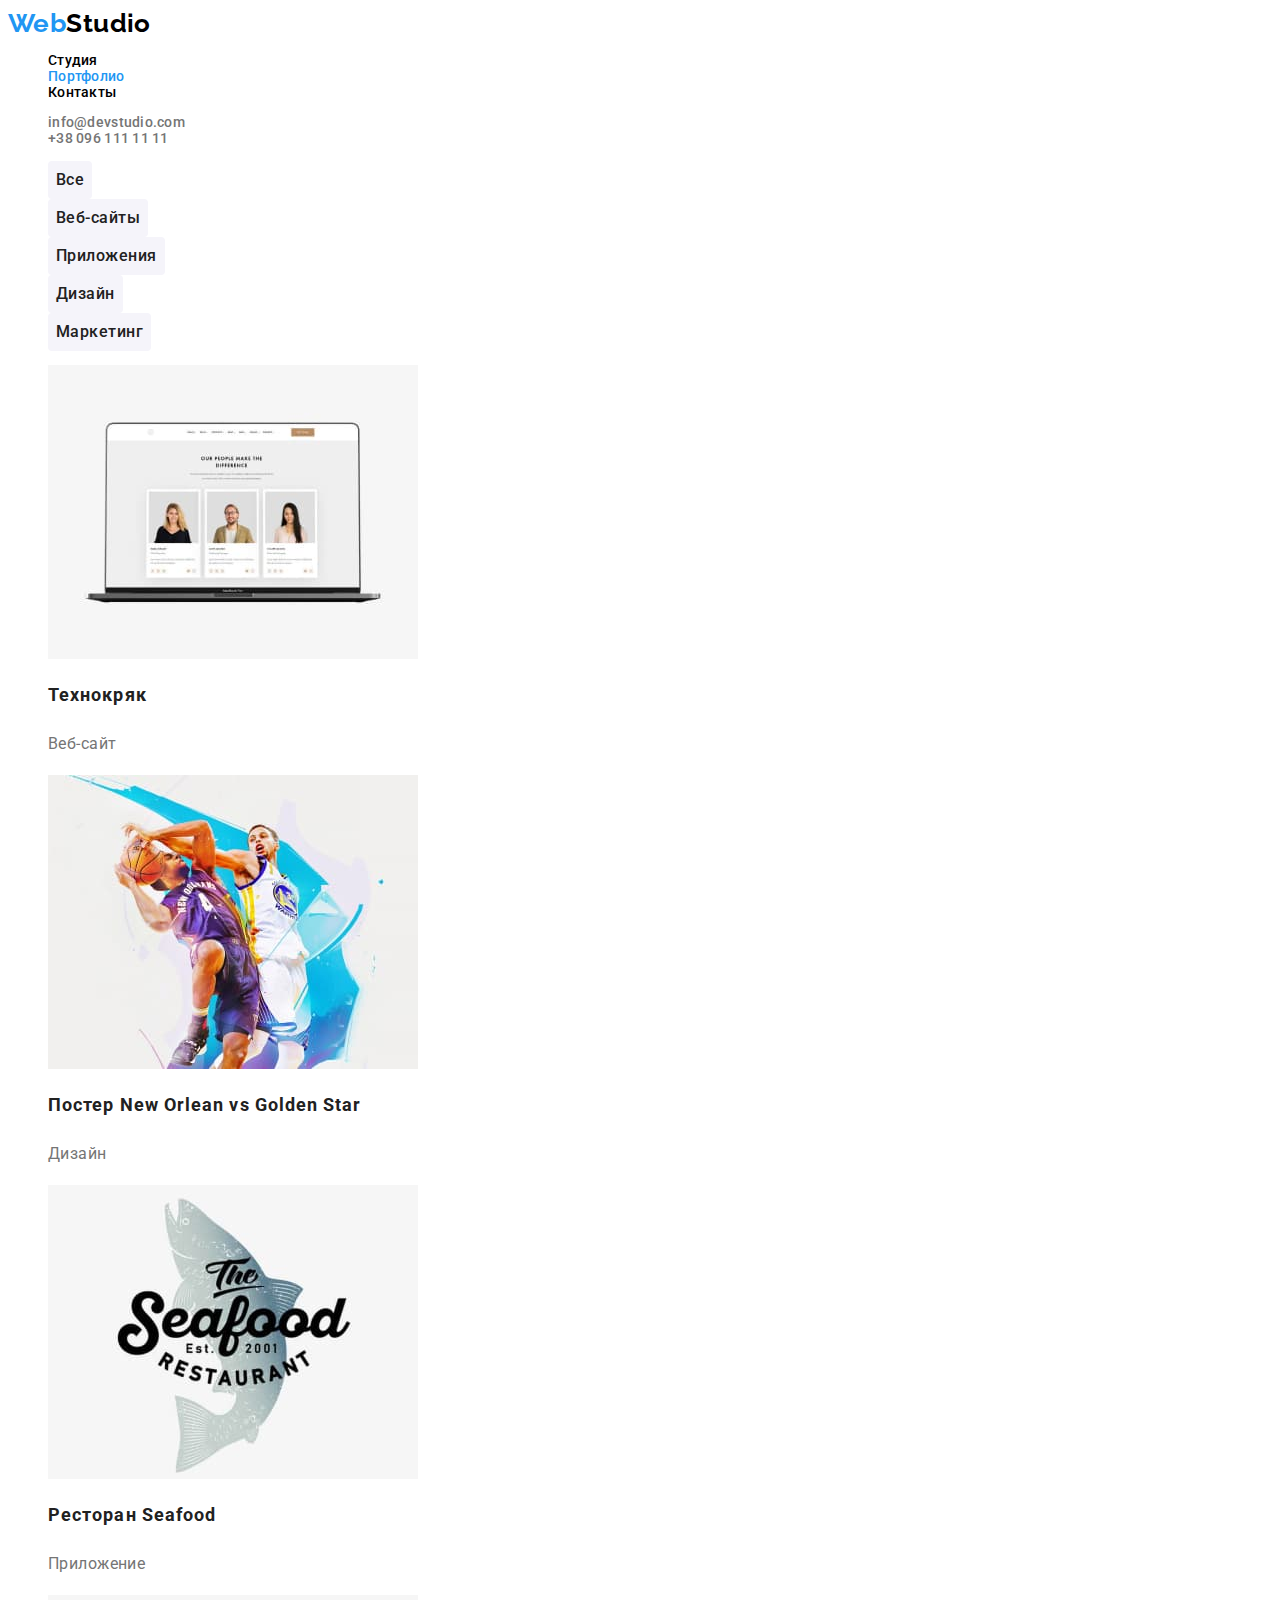
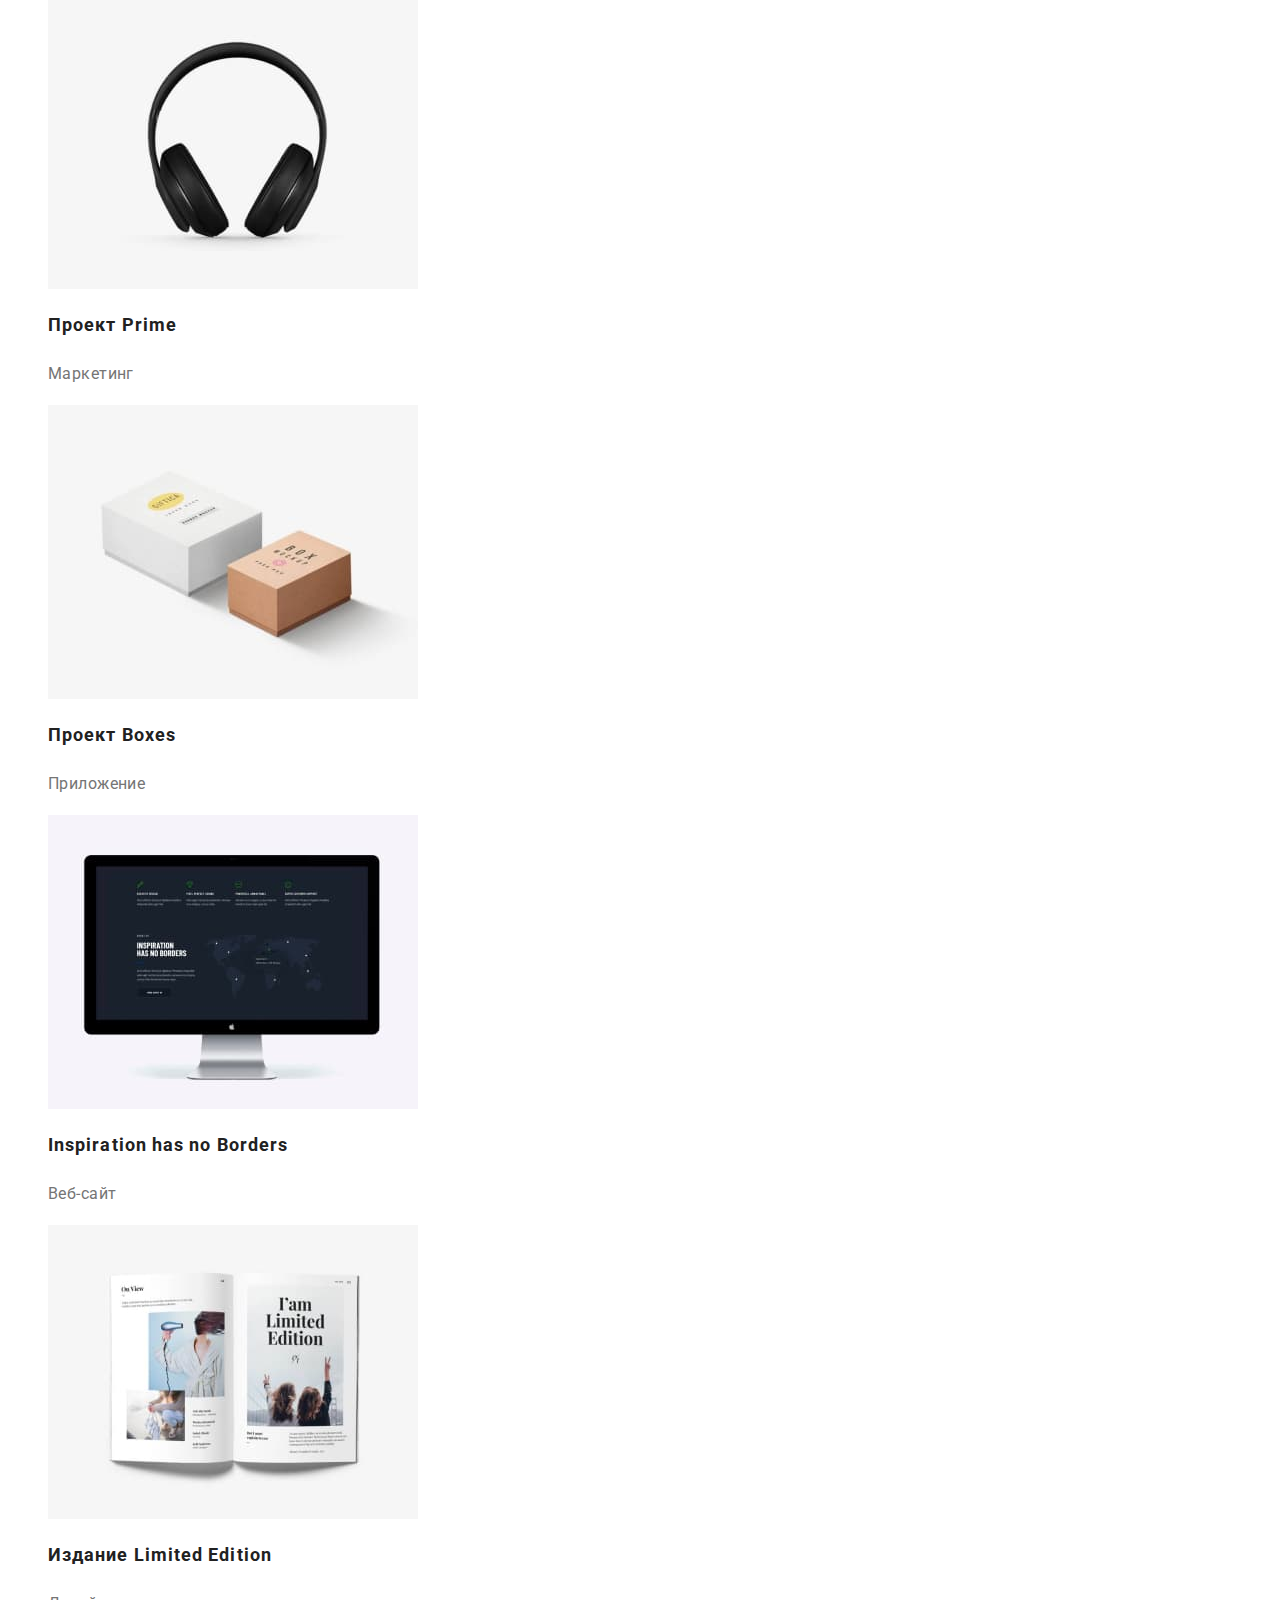
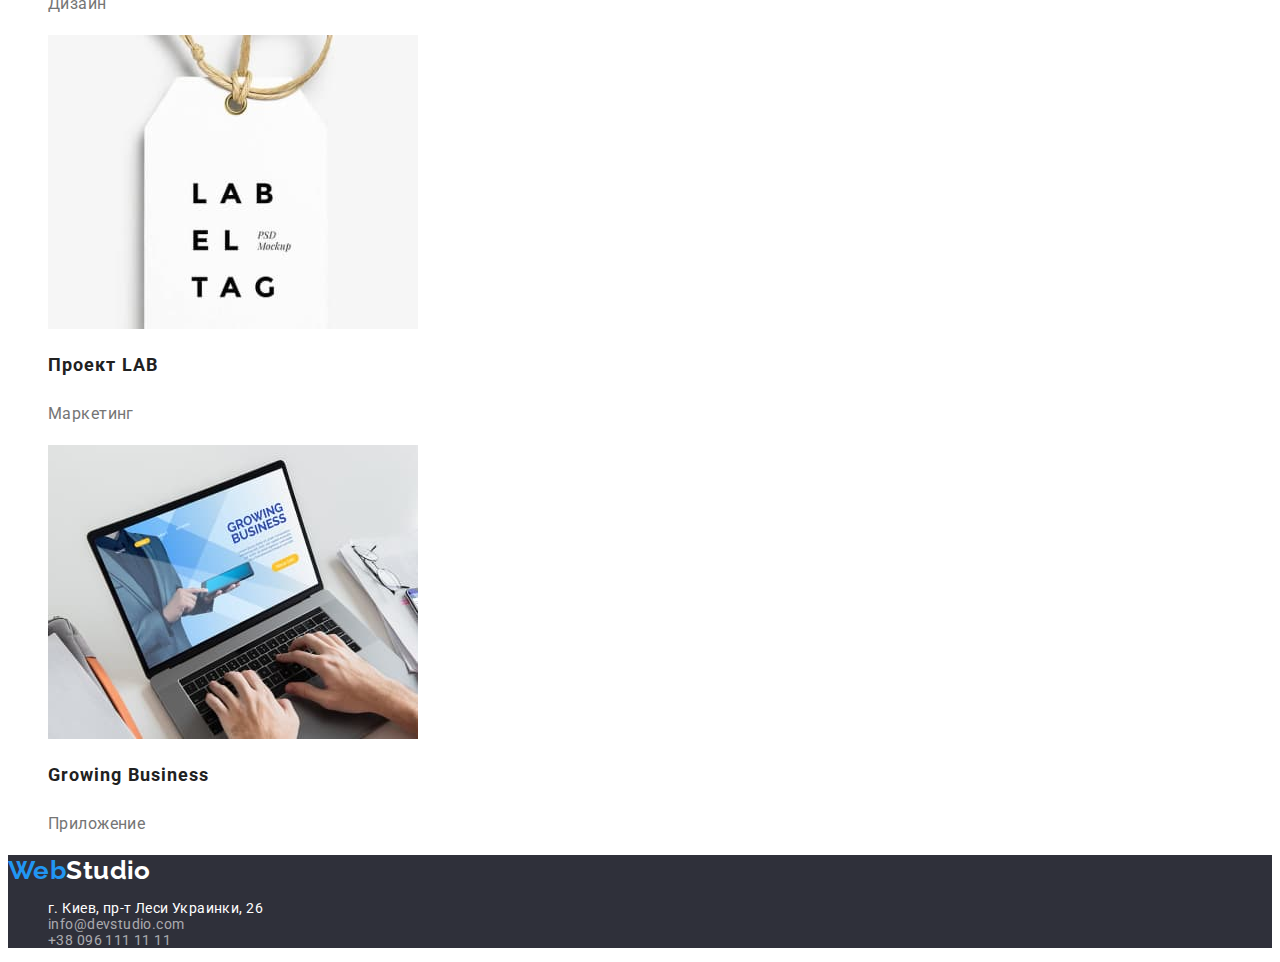
==== portfolio.html @ 8543e552 "adds hw-2" ====
<!DOCTYPE html>
<html lang="ru">
	<head>
		<meta charset="UTF-8" />
		<meta http-equiv="X-UA-Compatible" content="IE=edge" />
		<meta name="viewport" content="width=device-width, initial-scale=1.0" />
		<link rel="stylesheet" href="./css/styles.css" />

		<link rel="preconnect" href="https://fonts.googleapis.com" />
		<link rel="preconnect" href="https://fonts.gstatic.com" crossorigin />
		<link
			href="https://fonts.googleapis.com/css2?family=Raleway:wght@700&family=Roboto:wght@400;500;700;900&display=swap"
			rel="stylesheet"
		/>

		<title>Portfolio</title>
	</head>

	<body>
		<!--navigation-->
		<header>
			<nav>
				<!-- prettier-ignore -->
				<a href="./index.html" class="link" rel="noopener noreferrer nofolow">
					<span class="logo">Web</span><span class="logo top">Studio</span>
				</a>
				<ul class="site-nav list">
					<li>
						<a href="./index.html" class="link" target="_self" rel="noopener noreferrer nofolow">Студия</a>
					</li>
					<li>
						<a href="./portfolio.html" class="current link" target="_self" rel="noopener noreferrer nofolow">
							Портфолио
						</a>
					</li>
					<li>
						<a href="" class="link" target="_self" rel="noopener noreferrer nofolow">Контакты</a>
					</li>
				</ul>
			</nav>

			<ul class="contact-nav list">
				<li>
					<a href="mailto:info@devstudio.com" class="link">info@devstudio.com</a>
				</li>
				<li>
					<a href="tel:+380961111111" class="link">+38 096 111 11 11</a>
				</li>
			</ul>
		</header>

		<main>
			<section>
				<!--Основной заголовок текущей страницы-->
				<h1 class="hidden">Наши работы</h1>
				<!--filter-->
				<ul class="list">
					<li><button type="button" class="button filter">Все</button></li>
					<li><button type="button" class="button filter">Веб-сайты</button></li>
					<li><button type="button" class="button filter">Приложения</button></li>
					<li><button type="button" class="button filter">Дизайн</button></li>
					<li><button type="button" class="button filter">Маркетинг</button></li>
				</ul>

				<!--result-->
				<ul class="list">
					<li>
						<a href=""><img src="./images/img-21.jpg" alt="" width="370" height="294" /></a>
						<h2 class="result-title">Технокряк</h2>
						<p class="result-text">Веб-сайт</p>
					</li>
					<li>
						<a href=""><img src="./images/img-22.jpg" alt="" width="370" height="294" /></a>
						<h2 class="result-title">Постер New Orlean vs Golden Star</h2>
						<p class="result-text">Дизайн</p>
					</li>
					<li>
						<a href=""><img src="./images/img-23.jpg" alt="" width="370" height="294" /></a>
						<h2 class="result-title">Ресторан Seafood</h2>
						<p class="result-text">Приложение</p>
					</li>
					<li>
						<a href=""><img src="./images/img-24.jpg" alt="" width="370" height="294" /></a>
						<h2 class="result-title">Проект Prime</h2>
						<p class="result-text">Маркетинг</p>
					</li>
					<li>
						<a href=""><img src="./images/img-25.jpg" alt="" width="370" height="294" /></a>
						<h2 class="result-title">Проект Boxes</h2>
						<p class="result-text">Приложение</p>
					</li>
					<li>
						<a href=""><img src="./images/img-26.jpg" alt="" width="370" height="294" /></a>
						<h2 class="result-title">Inspiration has no Borders</h2>
						<p class="result-text">Веб-сайт</p>
					</li>
					<li>
						<a href=""><img src="./images/img-27.jpg" alt="" width="370" height="294" /></a>
						<h2 class="result-title">Издание Limited Edition</h2>
						<p class="result-text">Дизайн</p>
					</li>
					<li>
						<a href=""><img src="./images/img-28.jpg" alt="" width="370" height="294" /></a>
						<h2 class="result-title">Проект LAB</h2>
						<p class="result-text">Маркетинг</p>
					</li>
					<li>
						<a href=""><img src="./images/img-29.jpg" alt="" width="370" height="294" /></a>
						<h2 class="result-title">Growing Business</h2>
						<p class="result-text">Приложение</p>
					</li>
				</ul>
			</section>
		</main>

		<!--footer-->
		<div class="page-footer">
			<footer>
				<!-- prettier-ignore -->
				<a href="./index.html" class="link" rel="noopener noreferrer nofolow">
					<span class="logo">Web</span><span class="logo bot">Studio</span>
			</a>
				<address>
					<ul class="list">
						<li>
							<a href="" class="link">г. Киев, пр-т Леси Украинки, 26</a>
						</li>
						<li>
							<a href="mailto:info@devstudio.com" class="adr link">info@devstudio.com</a>
						</li>
						<li>
							<a href="tel:+380961111111" class="adr link">+38 096 111 11 11</a>
						</li>
					</ul>
				</address>
			</footer>
		</div>
	</body>
</html>
---- css/styles.css ----
:root {
	/* bc - brand color */
	--bc-blue: #2196f3;
	--bc-black: #000000;
	--bc-light-black: #212121;
	--bc-gray: #757575;
	--bc-white: #ffffff;
	--bc-background: #2f303a;
	--bc-light_backgroung: #f5f4fa;

	--bc-semi-white: rgb(255 255 255 / 0.6);
}

body {
	color: var(--bc-gray);
	background-color: var(--bc-white);
	font-family: Roboto, sans-serif;
	font-size: 14px;
	letter-spacing: 0.03em;
}

.link {
	text-decoration: none;
}

.list {
	list-style: none;
}

.site-nav .link.current {
	color: var(--bc-blue);
}

.button {
	border-radius: 4px;
	border-color: transparent;
	font-family: inherit;
	cursor: pointer;
}

.hidden {
	position: absolute;
	white-space: nowrap;
	width: 1px;
	height: 1px;
	overflow: hidden;
	border: 0;
	padding: 0;
	clip: rect(0 0 0 0);
	clip-path: inset(50%);
	margin: -1px;
}

/* logo customize */
.logo {
	color: var(--bc-blue);
	font-family: "Raleway";
	font-weight: 700;
	font-size: 26px;
	line-height: 1.19;
}
.logo.top {
	color: var(--bc-black);
}
.logo.bot {
	color: var(--bc-white);
}

/* ---------- WebStudio ---------- */

/* navigation */
.site-nav,
.contact-nav {
	color: var(--bc-light-black);
	font-weight: 500;
	font-size: 14px;
	line-height: 1.14;
	letter-spacing: 0.02em;
}
.site-nav .link {
	color: var(--bc-black);
}
.contact-nav .link {
	color: var(--bc-gray);
}
.link:hover,
.link:focus {
	color: var(--bc-blue);
}

/* hero */
.hero-rect {
	background-color: var(--bc-background);
}

.hero-title {
	color: var(--bc-white);
	font-weight: 900;
	font-size: 44px;
	line-height: 1.36;
	text-align: center;
	letter-spacing: 0.06em;
	text-transform: uppercase;
}

.button.hero {
	color: var(--bc-white);
	background-color: var(--bc-blue);
	font-weight: 700;
	font-size: 16px;
	line-height: 1.88;
	/* display: flex;
	align-items: center; */
	text-align: center;
	letter-spacing: 0.06em;
	width: 200px;
	height: 50px;
}

.hero:hover,
.hero:focus {
	color: var(--bc-blue);
	background-color: var(--bc-white);
	border-color: transparent;
}

/* features */
.features-title {
	color: var(--bc-black);
	font-weight: 700;
	font-size: 14px;
	line-height: 1.14;
	text-transform: uppercase;
}
.features-text {
	font-size: 14px;
	line-height: 1.71;
}

/* what_are_we_doing */
.section-title {
	color: var(--bc-light-black);
	font-weight: 700;
	font-size: 36px;
	line-height: 1.17;
	text-align: center;
}

/* our_team */
.team {
	background-color: var(--bc-light_backgroung);
}
.team .list {
	background-color: var(--bc-white);
}
.card-title {
	color: var(--bc-light-black);
	font-weight: 500;
	font-size: 16px;
	line-height: 1.19;
	text-align: center;
}
.card-descr {
	font-size: 16px;
	line-height: 1.19;
	text-align: center;
}

/* footer */
.page-footer {
	background-color: var(--bc-background);
}

.page-footer .link {
	color: var(--bc-white);
	font-style: normal;
}

.adr.link {
	color: var(--bc-semi-white);
}

.page-footer .link:hover,
.page-footer .link:focus {
	color: var(--bc-blue);
}

/* ---------- Portfolio ---------- */

/* filter */
.button.filter {
	color: var(--bc-light-black);
	background-color: var(--bc-light_backgroung);
	font-weight: 500;
	font-size: 16px;
	line-height: 1.625;
	text-align: center;
	letter-spacing: 0.03em;
	height: 38px;
}

/* пока смена фона черех hover */
.filter:hover,
.filter:focus {
	color: var(--bc-white);
	background-color: var(--bc-blue);
}

/* result */
.result-title {
	color: var(--bc-light-black);
	font-weight: 700;
	font-size: 18px;
	line-height: 2;
	letter-spacing: 0.06em;
}

.result-text {
	color: var(--bc-gray);
	font-size: 16px;
	line-height: 1.88;
}
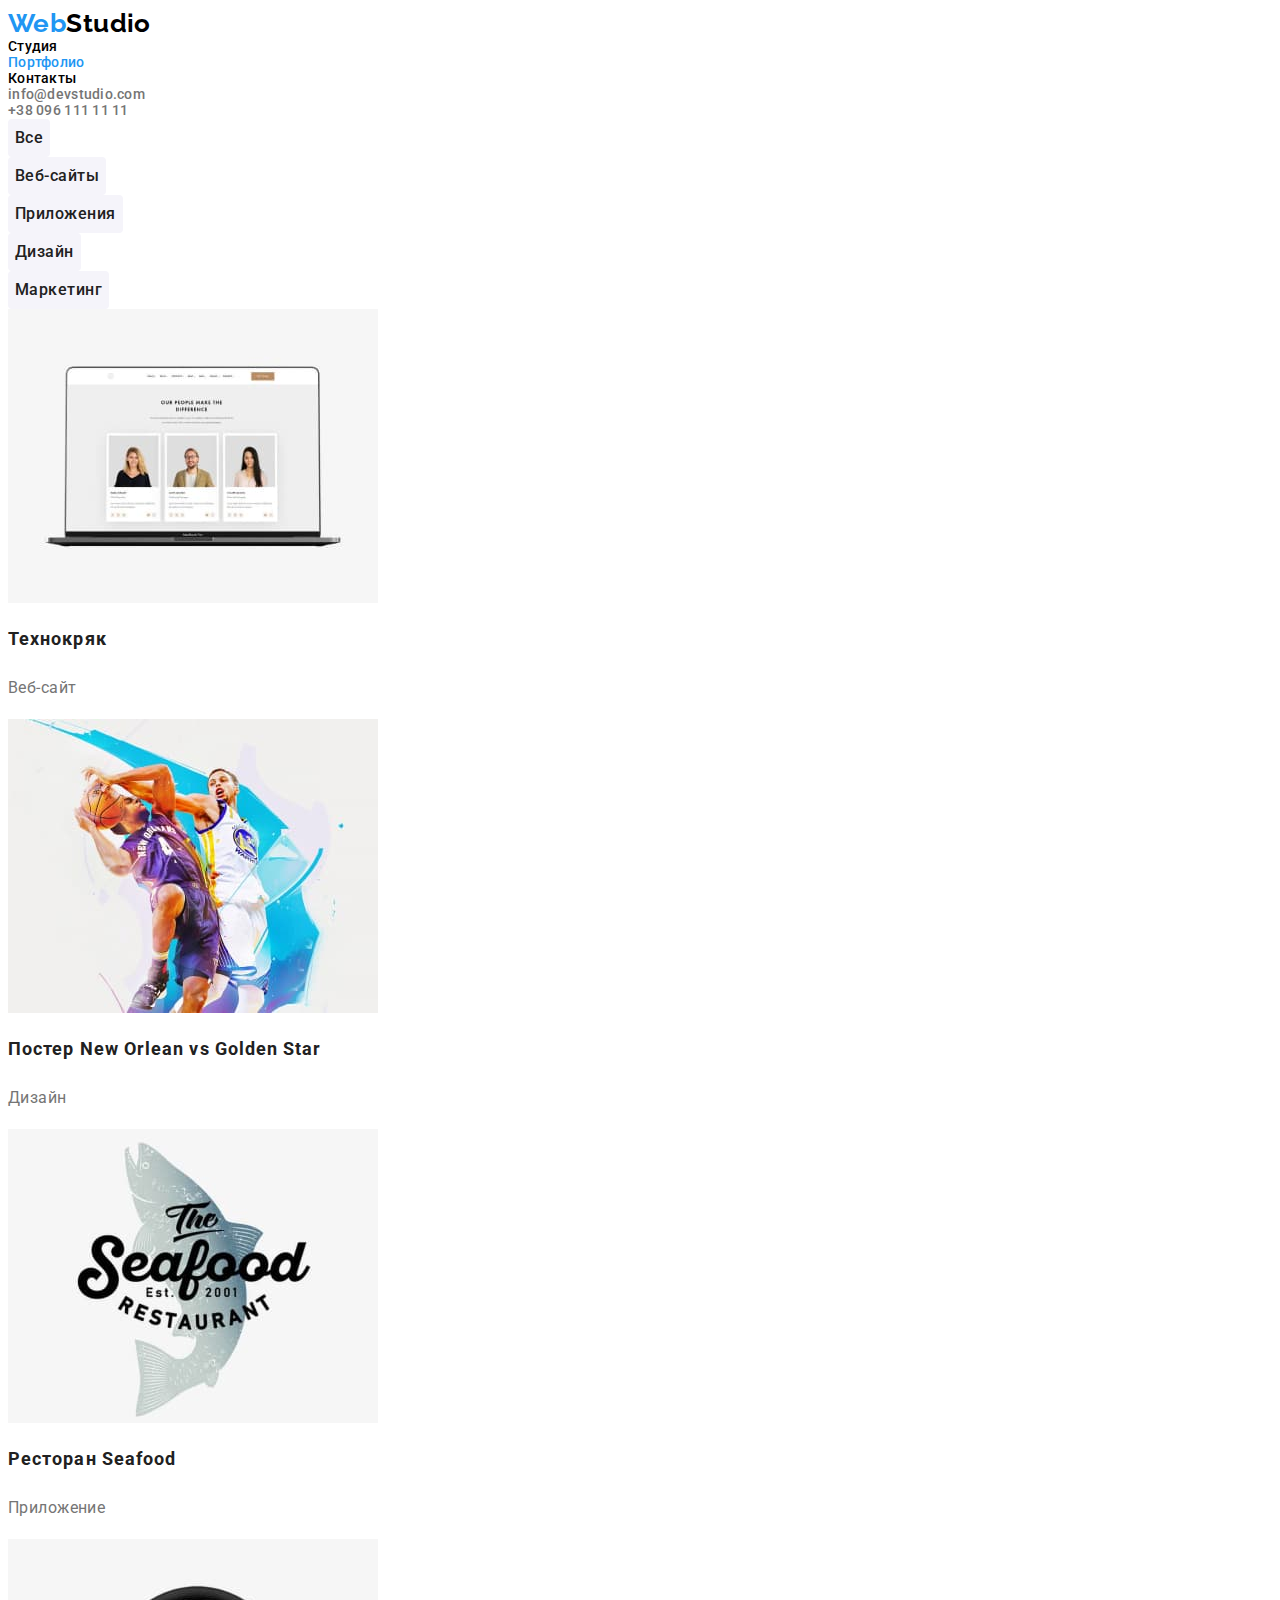
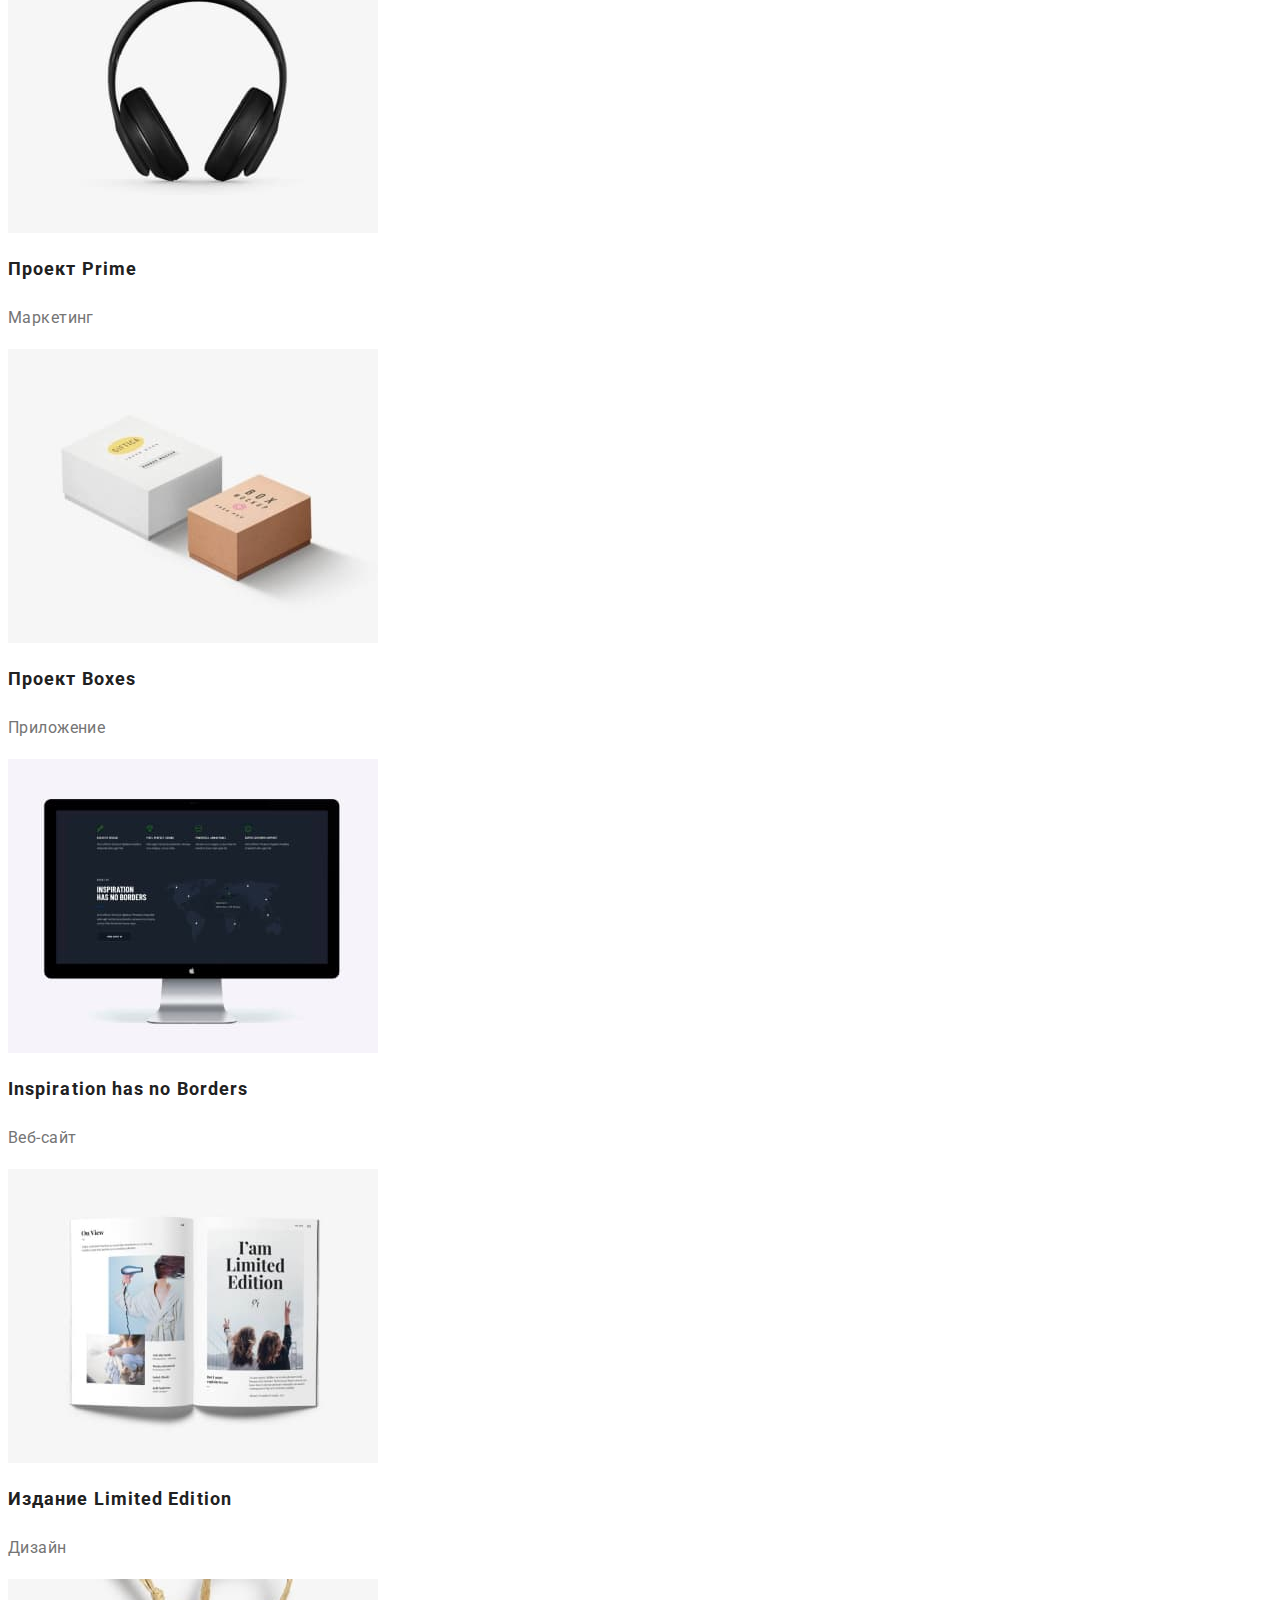
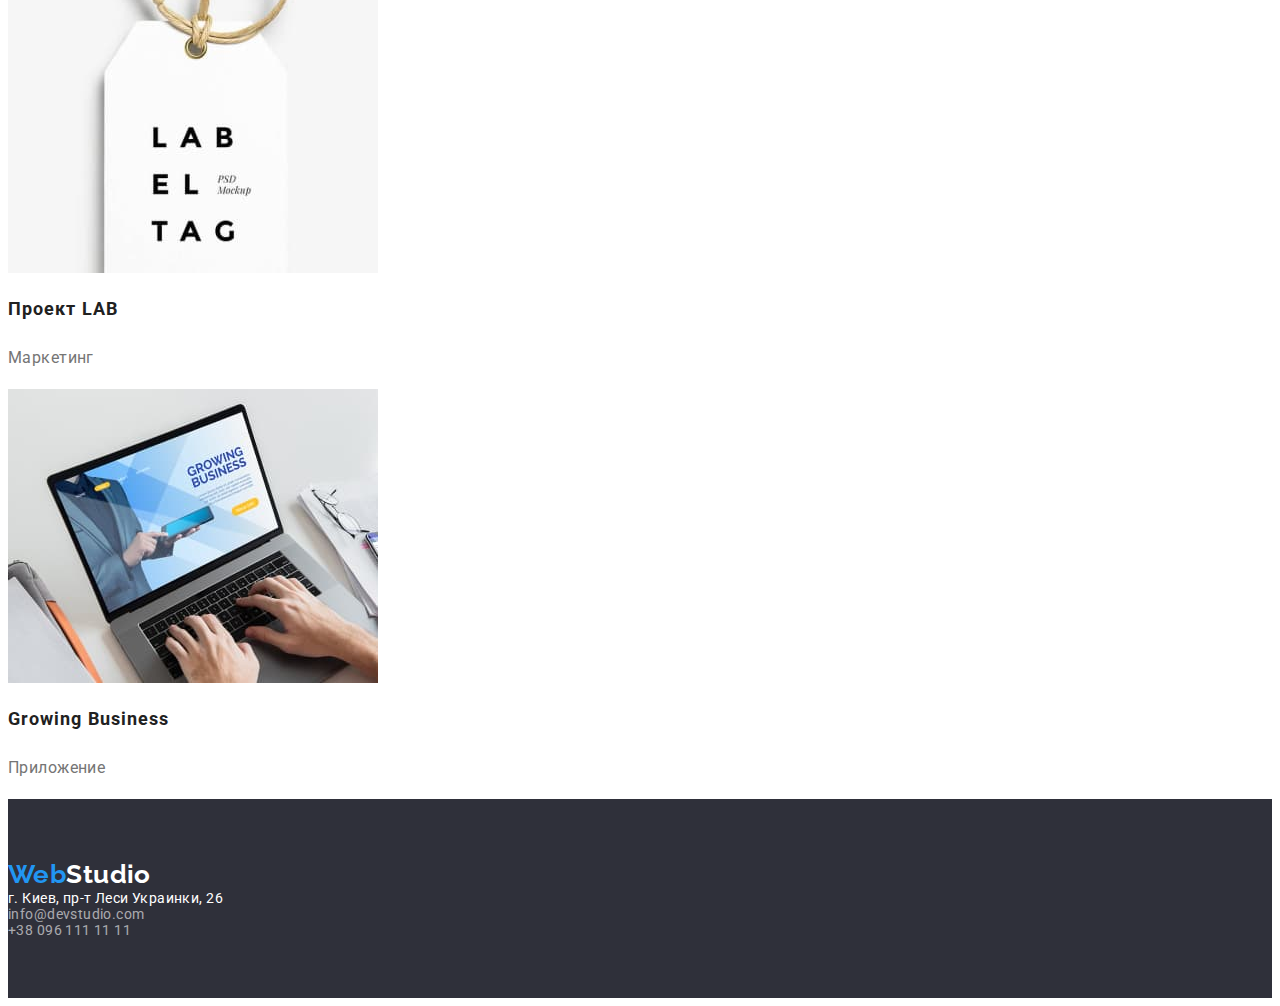
==== commit 1bb08dfc: "adds block-model rules to index.html" ====
--- a/portfolio.html
+++ b/portfolio.html
@@ -4,7 +4,6 @@
 		<meta charset="UTF-8" />
 		<meta http-equiv="X-UA-Compatible" content="IE=edge" />
 		<meta name="viewport" content="width=device-width, initial-scale=1.0" />
-		<link rel="stylesheet" href="./css/styles.css" />
 
 		<link rel="preconnect" href="https://fonts.googleapis.com" />
 		<link rel="preconnect" href="https://fonts.gstatic.com" crossorigin />
@@ -12,6 +11,16 @@
 			href="https://fonts.googleapis.com/css2?family=Raleway:wght@700&family=Roboto:wght@400;500;700;900&display=swap"
 			rel="stylesheet"
 		/>
+
+		<link
+			rel="stylesheet"
+			href="https://cdnjs.cloudflare.com/ajax/libs/modern-normalize/1.1.0/modern-normalize.min.css"
+			integrity="sha512-wpPYUAdjBVSE4KJnH1VR1HeZfpl1ub8YT/NKx4PuQ5NmX2tKuGu6U/JRp5y+Y8XG2tV+wKQpNHVUX03MfMFn9Q=="
+			crossorigin="anonymous"
+			referrerpolicy="no-referrer"
+		/>
+
+		<link rel="stylesheet" href="./css/styles.css" />
 
 		<title>Portfolio</title>
 	</head>
@@ -118,7 +127,7 @@
 			<footer>
 				<!-- prettier-ignore -->
 				<a href="./index.html" class="link" rel="noopener noreferrer nofolow">
-					<span class="logo">Web</span><span class="logo bot">Studio</span>
+				<span class="logo">Web</span><span class="logo bot">Studio</span>
 			</a>
 				<address>
 					<ul class="list">
--- a/css/styles.css
+++ b/css/styles.css
@@ -1,3 +1,29 @@
+*,
+*::before,
+*::after {
+	box-sizing: border-box;
+}
+
+/* p,
+h1,
+h2,
+h3,
+h4,
+h5,
+h6 {
+	margin: 0;
+} */
+
+ul,
+ol {
+	margin: 0;
+	padding-left: 0;
+}
+
+a {
+	color: currentColor;
+}
+
 :root {
 	/* bc - brand color */
 	--bc-blue: #2196f3;
@@ -11,6 +37,16 @@
 	--bc-semi-white: rgb(255 255 255 / 0.6);
 }
 
+.container {
+	width: 1200px;
+	margin: 0 auto;
+	padding: 0 15px;
+}
+
+.section {
+	padding: 94px 0;
+}
+
 body {
 	color: var(--bc-gray);
 	background-color: var(--bc-white);
@@ -25,6 +61,8 @@
 
 .list {
 	list-style: none;
+	margin: 0;
+	padding: 0;
 }
 
 .site-nav .link.current {
@@ -32,10 +70,11 @@
 }
 
 .button {
+	display: inline-block;
 	border-radius: 4px;
-	border-color: transparent;
 	font-family: inherit;
 	cursor: pointer;
+	border: 1px solid transparent;
 }
 
 .hidden {
@@ -69,6 +108,7 @@
 /* ---------- WebStudio ---------- */
 
 /* navigation */
+
 .site-nav,
 .contact-nav {
 	color: var(--bc-light-black);
@@ -91,6 +131,7 @@
 /* hero */
 .hero-rect {
 	background-color: var(--bc-background);
+	text-align: center;
 }
 
 .hero-title {
@@ -98,30 +139,32 @@
 	font-weight: 900;
 	font-size: 44px;
 	line-height: 1.36;
-	text-align: center;
 	letter-spacing: 0.06em;
 	text-transform: uppercase;
-}
-
-.button.hero {
+
+	margin-top: 0;
+	margin-bottom: 30px;
+}
+
+.hero-button {
 	color: var(--bc-white);
 	background-color: var(--bc-blue);
 	font-weight: 700;
 	font-size: 16px;
 	line-height: 1.88;
-	/* display: flex;
-	align-items: center; */
 	text-align: center;
 	letter-spacing: 0.06em;
-	width: 200px;
-	height: 50px;
-}
-
-.hero:hover,
-.hero:focus {
+
+	min-width: 200px;
+	min-height: 50px;
+	padding: 10px 32px;
+}
+
+.hero-button:hover,
+.hero-button:focus {
 	color: var(--bc-blue);
 	background-color: var(--bc-white);
-	border-color: transparent;
+	border: 1px solid var(--bc-blue);
 }
 
 /* features */
@@ -131,10 +174,15 @@
 	font-size: 14px;
 	line-height: 1.14;
 	text-transform: uppercase;
+
+	margin-top: 0;
+	margin-bottom: 10px;
 }
 .features-text {
 	font-size: 14px;
 	line-height: 1.71;
+
+	margin: 0;
 }
 
 /* what_are_we_doing */
@@ -144,6 +192,14 @@
 	font-size: 36px;
 	line-height: 1.17;
 	text-align: center;
+
+	margin-top: 0;
+	margin-bottom: 50px;
+}
+.list-item {
+	margin: 0;
+	padding: 0;
+	line-height: 0;
 }
 
 /* our_team */
@@ -159,16 +215,29 @@
 	font-size: 16px;
 	line-height: 1.19;
 	text-align: center;
+
+	margin: 30px 0 10px 0;
+	padding: 0;
 }
 .card-descr {
 	font-size: 16px;
 	line-height: 1.19;
 	text-align: center;
+
+	margin: 0;
+	padding: 0;
+}
+.card {
+	margin: 0;
+	padding: 0;
+	line-height: 0;
+	padding-bottom: 30px;
 }
 
 /* footer */
 .page-footer {
 	background-color: var(--bc-background);
+	padding: 60px 0;
 }
 
 .page-footer .link {
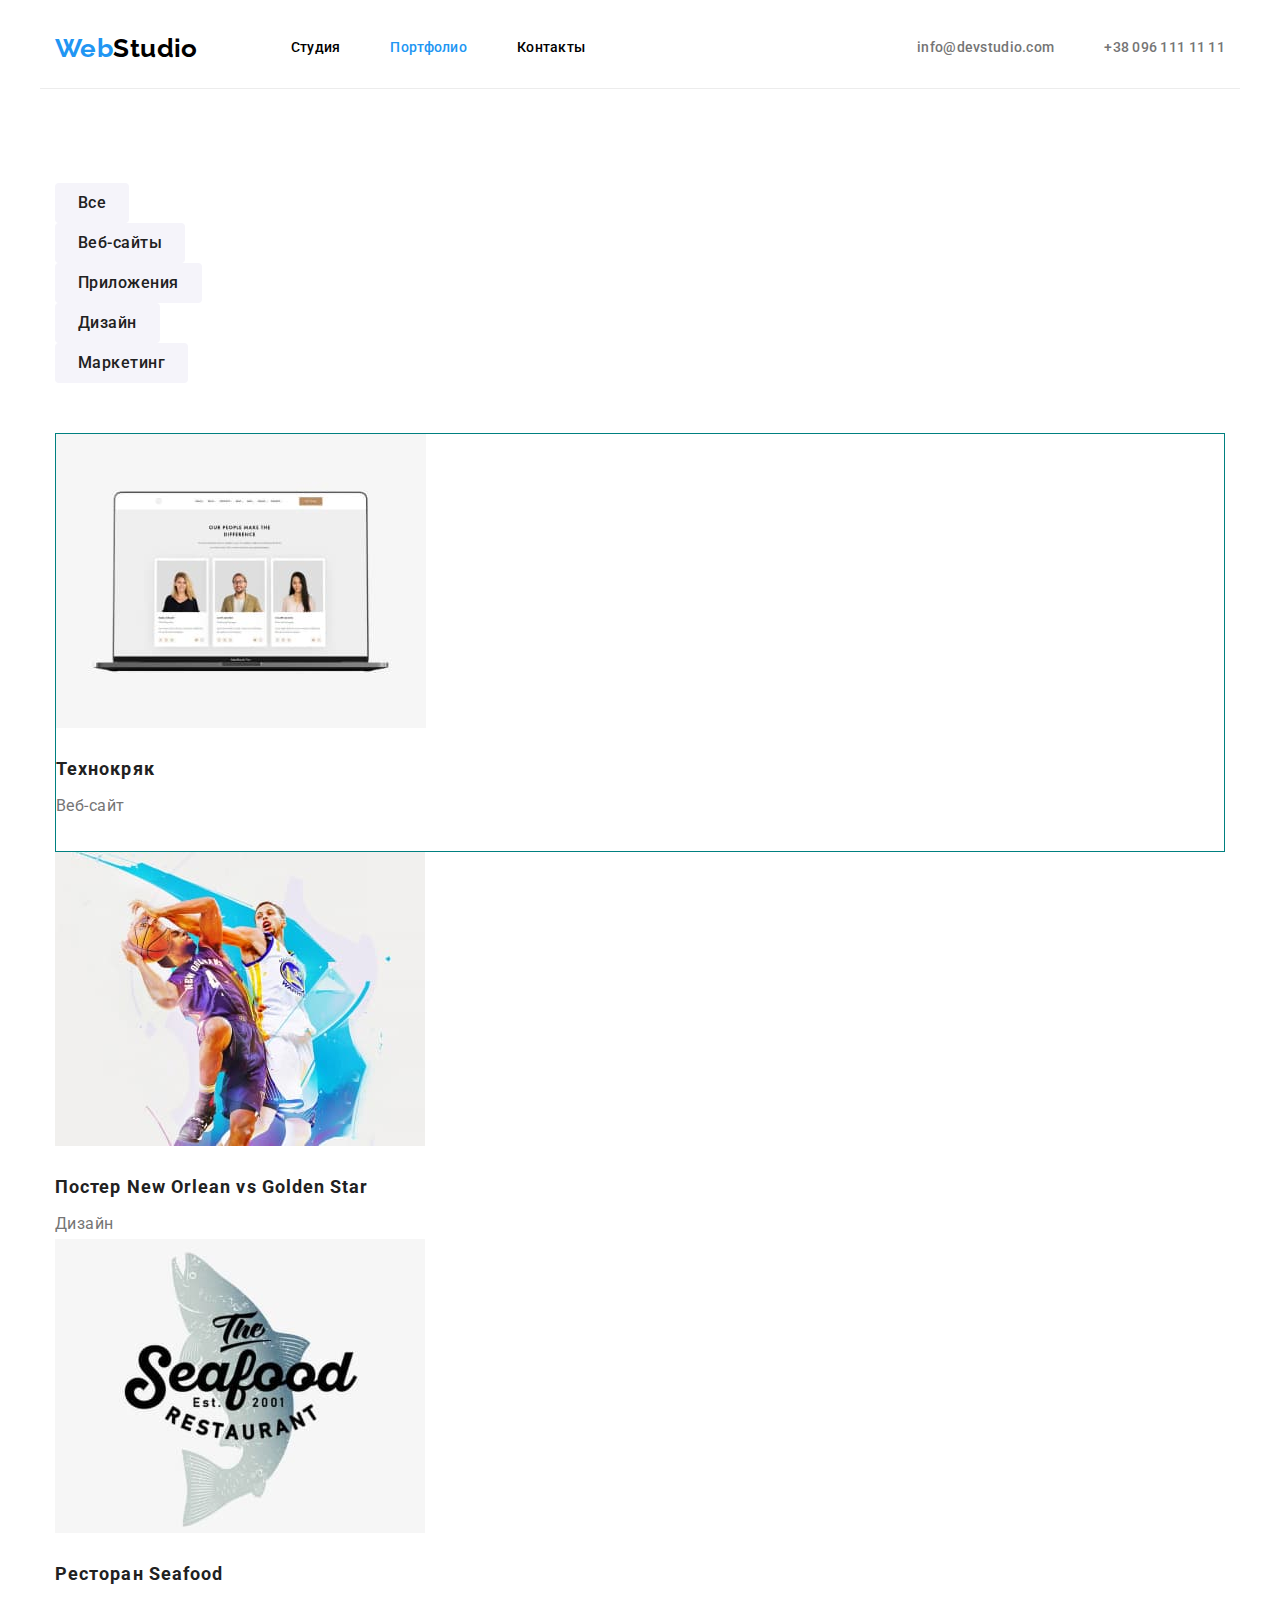
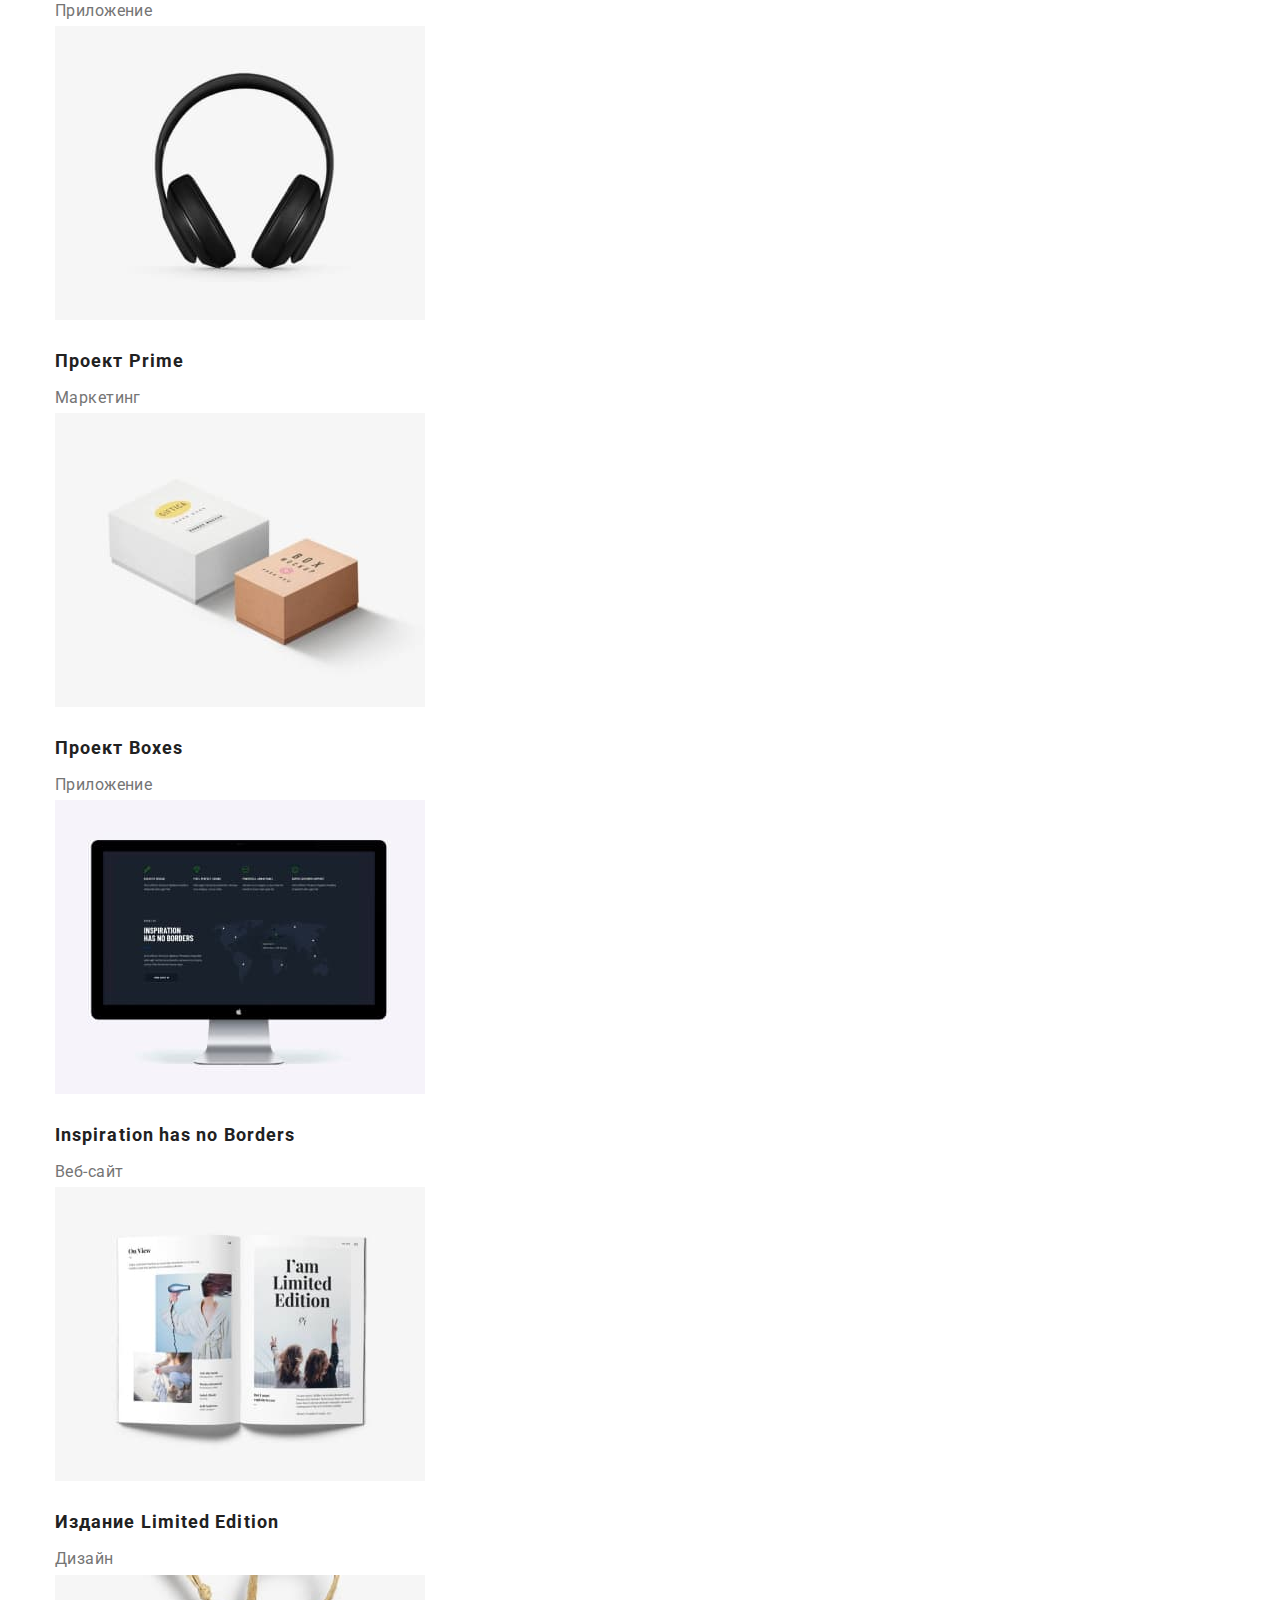
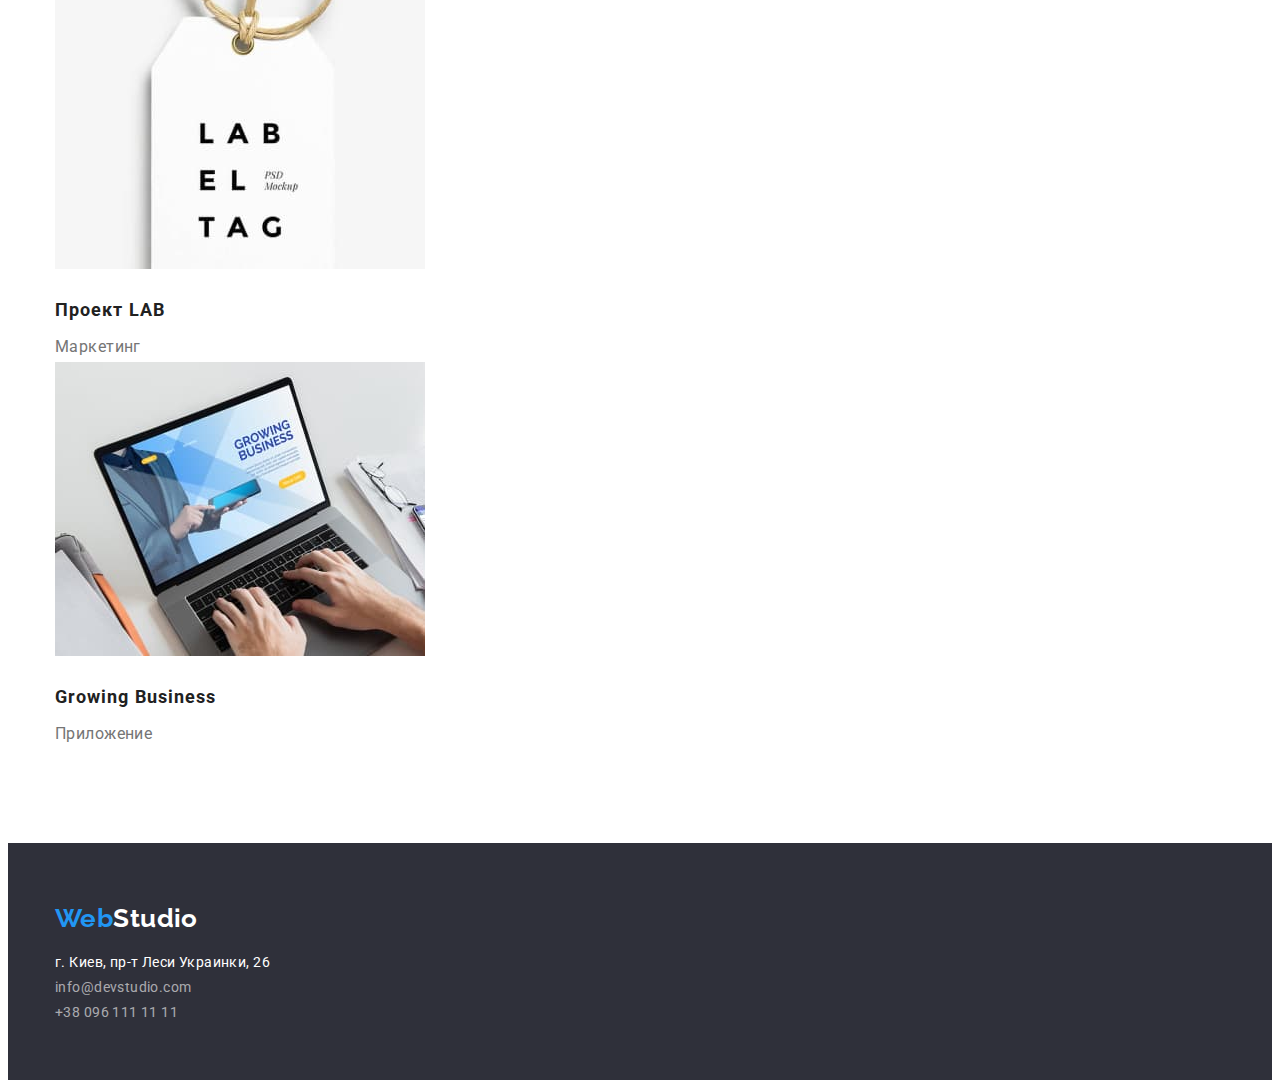
==== commit 6de2a09a: "some changes :)" ====
--- a/portfolio.html
+++ b/portfolio.html
@@ -27,122 +27,127 @@
 
 	<body>
 		<!--navigation-->
-		<header>
+		<header class="container main-nav">
 			<nav>
 				<!-- prettier-ignore -->
-				<a href="./index.html" class="link" rel="noopener noreferrer nofolow">
+				<a href="./index.html" class="main-logo link" rel="noopener noreferrer nofolow">
 					<span class="logo">Web</span><span class="logo top">Studio</span>
 				</a>
+
 				<ul class="site-nav list">
-					<li>
+					<li class="item">
 						<a href="./index.html" class="link" target="_self" rel="noopener noreferrer nofolow">Студия</a>
 					</li>
-					<li>
+					<li class="item">
 						<a href="./portfolio.html" class="current link" target="_self" rel="noopener noreferrer nofolow">
 							Портфолио
 						</a>
 					</li>
-					<li>
+					<li class="item">
 						<a href="" class="link" target="_self" rel="noopener noreferrer nofolow">Контакты</a>
 					</li>
 				</ul>
 			</nav>
 
 			<ul class="contact-nav list">
-				<li>
+				<li class="item">
 					<a href="mailto:info@devstudio.com" class="link">info@devstudio.com</a>
 				</li>
-				<li>
+				<li class="item">
 					<a href="tel:+380961111111" class="link">+38 096 111 11 11</a>
 				</li>
 			</ul>
 		</header>
 
 		<main>
-			<section>
-				<!--Основной заголовок текущей страницы-->
-				<h1 class="hidden">Наши работы</h1>
-				<!--filter-->
-				<ul class="list">
-					<li><button type="button" class="button filter">Все</button></li>
-					<li><button type="button" class="button filter">Веб-сайты</button></li>
-					<li><button type="button" class="button filter">Приложения</button></li>
-					<li><button type="button" class="button filter">Дизайн</button></li>
-					<li><button type="button" class="button filter">Маркетинг</button></li>
-				</ul>
+			<section class="section">
+				<div class="container">
+					<!--Основной заголовок текущей страницы-->
+					<h1 class="hidden">Наши работы</h1>
+					<!--filter-->
+					<ul class="buttons-block list">
+						<li><button type="button" class="button filter">Все</button></li>
+						<li><button type="button" class="button filter">Веб-сайты</button></li>
+						<li><button type="button" class="button filter">Приложения</button></li>
+						<li><button type="button" class="button filter">Дизайн</button></li>
+						<li><button type="button" class="button filter">Маркетинг</button></li>
+					</ul>
 
-				<!--result-->
-				<ul class="list">
-					<li>
-						<a href=""><img src="./images/img-21.jpg" alt="" width="370" height="294" /></a>
-						<h2 class="result-title">Технокряк</h2>
-						<p class="result-text">Веб-сайт</p>
-					</li>
-					<li>
-						<a href=""><img src="./images/img-22.jpg" alt="" width="370" height="294" /></a>
-						<h2 class="result-title">Постер New Orlean vs Golden Star</h2>
-						<p class="result-text">Дизайн</p>
-					</li>
-					<li>
-						<a href=""><img src="./images/img-23.jpg" alt="" width="370" height="294" /></a>
-						<h2 class="result-title">Ресторан Seafood</h2>
-						<p class="result-text">Приложение</p>
-					</li>
-					<li>
-						<a href=""><img src="./images/img-24.jpg" alt="" width="370" height="294" /></a>
-						<h2 class="result-title">Проект Prime</h2>
-						<p class="result-text">Маркетинг</p>
-					</li>
-					<li>
-						<a href=""><img src="./images/img-25.jpg" alt="" width="370" height="294" /></a>
-						<h2 class="result-title">Проект Boxes</h2>
-						<p class="result-text">Приложение</p>
-					</li>
-					<li>
-						<a href=""><img src="./images/img-26.jpg" alt="" width="370" height="294" /></a>
-						<h2 class="result-title">Inspiration has no Borders</h2>
-						<p class="result-text">Веб-сайт</p>
-					</li>
-					<li>
-						<a href=""><img src="./images/img-27.jpg" alt="" width="370" height="294" /></a>
-						<h2 class="result-title">Издание Limited Edition</h2>
-						<p class="result-text">Дизайн</p>
-					</li>
-					<li>
-						<a href=""><img src="./images/img-28.jpg" alt="" width="370" height="294" /></a>
-						<h2 class="result-title">Проект LAB</h2>
-						<p class="result-text">Маркетинг</p>
-					</li>
-					<li>
-						<a href=""><img src="./images/img-29.jpg" alt="" width="370" height="294" /></a>
-						<h2 class="result-title">Growing Business</h2>
-						<p class="result-text">Приложение</p>
-					</li>
-				</ul>
+					<!--result-->
+					<ul class="list">
+						<li class="result-card">
+							<a class="zero-field" href="">
+								<img src="./images/img-21.jpg" alt="" width="370" height="294" />
+							</a>
+							<h2 class="result-title">Технокряк</h2>
+							<p class="result-text">Веб-сайт</p>
+						</li>
+						<li>
+							<a class="zero-field" href=""><img src="./images/img-22.jpg" alt="" width="370" height="294" /></a>
+							<h2 class="result-title">Постер New Orlean vs Golden Star</h2>
+							<p class="result-text">Дизайн</p>
+						</li>
+						<li>
+							<a class="zero-field" href=""><img src="./images/img-23.jpg" alt="" width="370" height="294" /></a>
+							<h2 class="result-title">Ресторан Seafood</h2>
+							<p class="result-text">Приложение</p>
+						</li>
+						<li>
+							<a class="zero-field" href=""><img src="./images/img-24.jpg" alt="" width="370" height="294" /></a>
+							<h2 class="result-title">Проект Prime</h2>
+							<p class="result-text">Маркетинг</p>
+						</li>
+						<li>
+							<a class="zero-field" href=""><img src="./images/img-25.jpg" alt="" width="370" height="294" /></a>
+							<h2 class="result-title">Проект Boxes</h2>
+							<p class="result-text">Приложение</p>
+						</li>
+						<li>
+							<a class="zero-field" href=""><img src="./images/img-26.jpg" alt="" width="370" height="294" /></a>
+							<h2 class="result-title">Inspiration has no Borders</h2>
+							<p class="result-text">Веб-сайт</p>
+						</li>
+						<li>
+							<a class="zero-field" href=""><img src="./images/img-27.jpg" alt="" width="370" height="294" /></a>
+							<h2 class="result-title">Издание Limited Edition</h2>
+							<p class="result-text">Дизайн</p>
+						</li>
+						<li>
+							<a class="zero-field" href=""><img src="./images/img-28.jpg" alt="" width="370" height="294" /></a>
+							<h2 class="result-title">Проект LAB</h2>
+							<p class="result-text">Маркетинг</p>
+						</li>
+						<li>
+							<a class="zero-field" href=""><img src="./images/img-29.jpg" alt="" width="370" height="294" /></a>
+							<h2 class="result-title">Growing Business</h2>
+							<p class="result-text">Приложение</p>
+						</li>
+					</ul>
+				</div>
 			</section>
 		</main>
 
 		<!--footer-->
-		<div class="page-footer">
-			<footer>
+		<footer class="page-footer">
+			<div class="container">
 				<!-- prettier-ignore -->
-				<a href="./index.html" class="link" rel="noopener noreferrer nofolow">
+				<a href="./index.html" class="bottom-logo link" rel="noopener noreferrer nofolow">
 				<span class="logo">Web</span><span class="logo bot">Studio</span>
 			</a>
 				<address>
 					<ul class="list">
-						<li>
+						<li class="address-item">
 							<a href="" class="link">г. Киев, пр-т Леси Украинки, 26</a>
 						</li>
-						<li>
+						<li class="address-item">
 							<a href="mailto:info@devstudio.com" class="adr link">info@devstudio.com</a>
 						</li>
-						<li>
+						<li class="address-item">
 							<a href="tel:+380961111111" class="adr link">+38 096 111 11 11</a>
 						</li>
 					</ul>
 				</address>
-			</footer>
-		</div>
+			</div>
+		</footer>
 	</body>
 </html>
--- a/css/styles.css
+++ b/css/styles.css
@@ -2,6 +2,16 @@
 *::before,
 *::after {
 	box-sizing: border-box;
+}
+
+.b1 {
+	outline: 1px dashed tomato;
+	/* font-size: 0; */
+}
+.zero-field {
+	/* display: inline-block; */
+	/* display: block; */
+	font-size: 0;
 }
 
 /* p,
@@ -33,6 +43,7 @@
 	--bc-white: #ffffff;
 	--bc-background: #2f303a;
 	--bc-light_backgroung: #f5f4fa;
+	--bc-header-line: #ececec;
 
 	--bc-semi-white: rgb(255 255 255 / 0.6);
 }
@@ -91,6 +102,14 @@
 }
 
 /* logo customize */
+.main-logo {
+	/* display: flex; */
+	display: inline-block;
+	margin: 0;
+	padding-top: 25px;
+	padding-bottom: 24px;
+}
+
 .logo {
 	color: var(--bc-blue);
 	font-family: "Raleway";
@@ -108,28 +127,68 @@
 /* ---------- WebStudio ---------- */
 
 /* navigation */
+.site-nav {
+	display: flex;
+	margin-left: 93px;
+}
+
+.contact-nav {
+	display: flex;
+	margin-left: auto;
+}
+.site-nav .item + .item {
+	margin-left: 50px;
+}
+
+/* .site-nav .item:not(:last-child) {
+	margin-right: 50px;
+} */
+
+.contact-nav .item + .item {
+	margin-left: 50px;
+}
 
 .site-nav,
 .contact-nav {
-	color: var(--bc-light-black);
 	font-weight: 500;
 	font-size: 14px;
 	line-height: 1.14;
 	letter-spacing: 0.02em;
 }
 .site-nav .link {
+	display: block;
+	padding-top: 32px;
+	padding-bottom: 32px;
+
 	color: var(--bc-black);
 }
 .contact-nav .link {
+	display: block;
+	padding-top: 32px;
+	padding-bottom: 32px;
+
 	color: var(--bc-gray);
 }
+
 .link:hover,
 .link:focus {
 	color: var(--bc-blue);
 }
 
+nav {
+	display: flex;
+}
+
+.main-nav {
+	display: flex;
+	align-items: center;
+	border-bottom: 1px solid var(--bc-header-line);
+}
+
 /* hero */
 .hero-rect {
+	padding-top: 200px;
+	padding-bottom: 200px;
 	background-color: var(--bc-background);
 	text-align: center;
 }
@@ -199,7 +258,8 @@
 .list-item {
 	margin: 0;
 	padding: 0;
-	line-height: 0;
+	font-size: 0;
+	/* line-height: 0; */
 }
 
 /* our_team */
@@ -230,7 +290,8 @@
 .card {
 	margin: 0;
 	padding: 0;
-	line-height: 0;
+	font-size: 0;
+	/* line-height: 0; */
 	padding-bottom: 30px;
 }
 
@@ -249,6 +310,15 @@
 	color: var(--bc-semi-white);
 }
 
+.list .address-item + .address-item {
+	margin-top: 9px;
+}
+
+.bottom-logo {
+	display: inline-block;
+	margin-bottom: 20px;
+}
+
 .page-footer .link:hover,
 .page-footer .link:focus {
 	color: var(--bc-blue);
@@ -257,6 +327,10 @@
 /* ---------- Portfolio ---------- */
 
 /* filter */
+.buttons-block {
+	margin-bottom: 50px;
+	/* outline: 1px solid teal; */
+}
 .button.filter {
 	color: var(--bc-light-black);
 	background-color: var(--bc-light_backgroung);
@@ -265,10 +339,15 @@
 	line-height: 1.625;
 	text-align: center;
 	letter-spacing: 0.03em;
-	height: 38px;
-}
-
-/* пока смена фона черех hover */
+
+	padding: 6px 22px;
+	min-width: 73px;
+	min-height: 38px;
+
+	/* outline: 1px dashed tomato; */
+}
+
+/* пока смена фона чеpеp hover */
 .filter:hover,
 .filter:focus {
 	color: var(--bc-white);
@@ -282,10 +361,21 @@
 	font-size: 18px;
 	line-height: 2;
 	letter-spacing: 0.06em;
+
+	margin-top: 20px;
+	margin-bottom: 0;
 }
 
 .result-text {
 	color: var(--bc-gray);
 	font-size: 16px;
 	line-height: 1.88;
-}
+
+	margin-top: 4px;
+	margin-bottom: 0;
+}
+.result-card {
+	border: 1px solid #eeeeee;
+	border: 1px solid teal;
+	padding-bottom: 30px;
+}
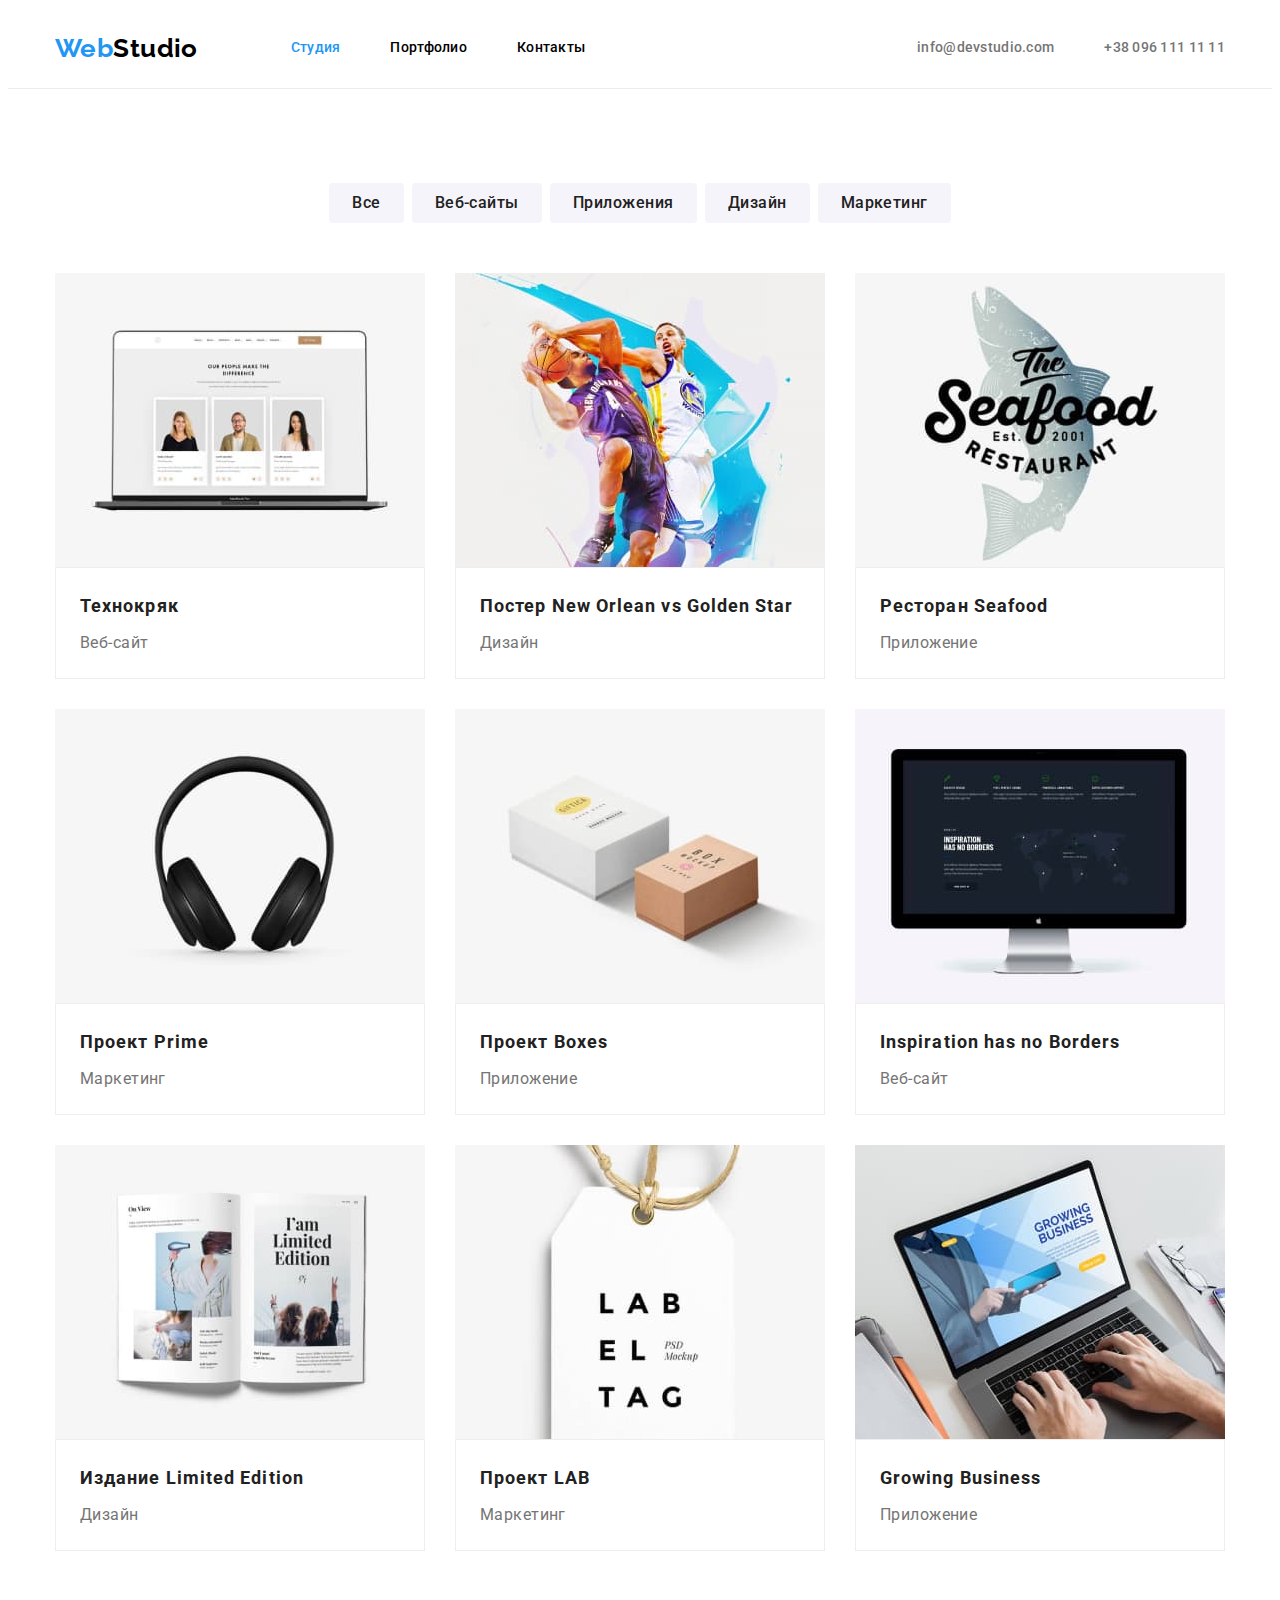
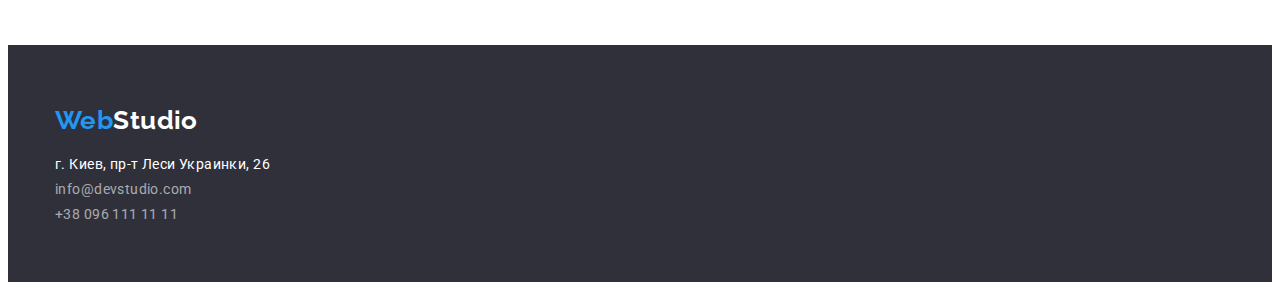
==== commit 58972eab: "completes portfolio" ====
--- a/portfolio.html
+++ b/portfolio.html
@@ -27,36 +27,36 @@
 
 	<body>
 		<!--navigation-->
-		<header class="container main-nav">
-			<nav>
-				<!-- prettier-ignore -->
-				<a href="./index.html" class="main-logo link" rel="noopener noreferrer nofolow">
+		<header class="line">
+			<div class="container main-nav">
+				<nav>
+					<!-- prettier-ignore -->
+					<a href="./index.html" class="main-logo link" rel="noopener noreferrer nofolow">
 					<span class="logo">Web</span><span class="logo top">Studio</span>
 				</a>
 
-				<ul class="site-nav list">
+					<ul class="site-nav list">
+						<li class="item">
+							<a href="./index.html" class="current link" target="_self" rel="noopener noreferrer nofolow">Студия</a>
+						</li>
+						<li class="item">
+							<a href="./portfolio.html" class="link" target="_self" rel="noopener noreferrer nofolow">Портфолио</a>
+						</li>
+						<li class="item">
+							<a href="" class="link" target="_self" rel="noopener noreferrer nofolow">Контакты</a>
+						</li>
+					</ul>
+				</nav>
+
+				<ul class="contact-nav list">
 					<li class="item">
-						<a href="./index.html" class="link" target="_self" rel="noopener noreferrer nofolow">Студия</a>
+						<a href="mailto:info@devstudio.com" class="link">info@devstudio.com</a>
 					</li>
 					<li class="item">
-						<a href="./portfolio.html" class="current link" target="_self" rel="noopener noreferrer nofolow">
-							Портфолио
-						</a>
-					</li>
-					<li class="item">
-						<a href="" class="link" target="_self" rel="noopener noreferrer nofolow">Контакты</a>
+						<a href="tel:+380961111111" class="link">+38 096 111 11 11</a>
 					</li>
 				</ul>
-			</nav>
-
-			<ul class="contact-nav list">
-				<li class="item">
-					<a href="mailto:info@devstudio.com" class="link">info@devstudio.com</a>
-				</li>
-				<li class="item">
-					<a href="tel:+380961111111" class="link">+38 096 111 11 11</a>
-				</li>
-			</ul>
+			</div>
 		</header>
 
 		<main>
@@ -66,63 +66,107 @@
 					<h1 class="hidden">Наши работы</h1>
 					<!--filter-->
 					<ul class="buttons-block list">
-						<li><button type="button" class="button filter">Все</button></li>
-						<li><button type="button" class="button filter">Веб-сайты</button></li>
-						<li><button type="button" class="button filter">Приложения</button></li>
-						<li><button type="button" class="button filter">Дизайн</button></li>
-						<li><button type="button" class="button filter">Маркетинг</button></li>
+						<li class="item"><button type="button" class="button filter">Все</button></li>
+						<li class="item"><button type="button" class="button filter">Веб-сайты</button></li>
+						<li class="item"><button type="button" class="button filter">Приложения</button></li>
+						<li class="item"><button type="button" class="button filter">Дизайн</button></li>
+						<li class="item"><button type="button" class="button filter">Маркетинг</button></li>
 					</ul>
 
 					<!--result-->
-					<ul class="list">
-						<li class="result-card">
-							<a class="zero-field" href="">
-								<img src="./images/img-21.jpg" alt="" width="370" height="294" />
-							</a>
-							<h2 class="result-title">Технокряк</h2>
-							<p class="result-text">Веб-сайт</p>
-						</li>
-						<li>
-							<a class="zero-field" href=""><img src="./images/img-22.jpg" alt="" width="370" height="294" /></a>
-							<h2 class="result-title">Постер New Orlean vs Golden Star</h2>
-							<p class="result-text">Дизайн</p>
-						</li>
-						<li>
-							<a class="zero-field" href=""><img src="./images/img-23.jpg" alt="" width="370" height="294" /></a>
-							<h2 class="result-title">Ресторан Seafood</h2>
-							<p class="result-text">Приложение</p>
-						</li>
-						<li>
-							<a class="zero-field" href=""><img src="./images/img-24.jpg" alt="" width="370" height="294" /></a>
-							<h2 class="result-title">Проект Prime</h2>
-							<p class="result-text">Маркетинг</p>
-						</li>
-						<li>
-							<a class="zero-field" href=""><img src="./images/img-25.jpg" alt="" width="370" height="294" /></a>
-							<h2 class="result-title">Проект Boxes</h2>
-							<p class="result-text">Приложение</p>
-						</li>
-						<li>
-							<a class="zero-field" href=""><img src="./images/img-26.jpg" alt="" width="370" height="294" /></a>
-							<h2 class="result-title">Inspiration has no Borders</h2>
-							<p class="result-text">Веб-сайт</p>
-						</li>
-						<li>
-							<a class="zero-field" href=""><img src="./images/img-27.jpg" alt="" width="370" height="294" /></a>
-							<h2 class="result-title">Издание Limited Edition</h2>
-							<p class="result-text">Дизайн</p>
-						</li>
-						<li>
-							<a class="zero-field" href=""><img src="./images/img-28.jpg" alt="" width="370" height="294" /></a>
-							<h2 class="result-title">Проект LAB</h2>
-							<p class="result-text">Маркетинг</p>
-						</li>
-						<li>
-							<a class="zero-field" href=""><img src="./images/img-29.jpg" alt="" width="370" height="294" /></a>
-							<h2 class="result-title">Growing Business</h2>
-							<p class="result-text">Приложение</p>
-						</li>
-					</ul>
+					<div class="gallery-container">
+						<ul class="card-set list">
+							<li class="result-card">
+								<div class="card-thumb">
+									<img src="./images/img-21.jpg" alt="" width="370" height="294" />
+								</div>
+								<div class="result-descr">
+									<h2 class="result-title">Технокряк</h2>
+									<p class="result-text">Веб-сайт</p>
+								</div>
+							</li>
+
+							<li class="result-card">
+								<div class="card-thumb">
+									<img src="./images/img-22.jpg" alt="" width="370" height="294" />
+								</div>
+								<div class="result-descr">
+									<h2 class="result-title">Постер New Orlean vs Golden Star</h2>
+									<p class="result-text">Дизайн</p>
+								</div>
+							</li>
+
+							<li class="result-card">
+								<div class="card-thumb">
+									<img src="./images/img-23.jpg" alt="" width="370" height="294" />
+								</div>
+								<div class="result-descr">
+									<h2 class="result-title">Ресторан Seafood</h2>
+									<p class="result-text">Приложение</p>
+								</div>
+							</li>
+
+							<li class="result-card">
+								<div class="card-thumb">
+									<img src="./images/img-24.jpg" alt="" width="370" height="294" />
+								</div>
+								<div class="result-descr">
+									<h2 class="result-title">Проект Prime</h2>
+									<p class="result-text">Маркетинг</p>
+								</div>
+							</li>
+
+							<li class="result-card">
+								<div class="card-thumb">
+									<img src="./images/img-25.jpg" alt="" width="370" height="294" />
+								</div>
+								<div class="result-descr">
+									<h2 class="result-title">Проект Boxes</h2>
+									<p class="result-text">Приложение</p>
+								</div>
+							</li>
+
+							<li class="result-card">
+								<div class="card-thumb">
+									<img src="./images/img-26.jpg" alt="" width="370" height="294" />
+								</div>
+								<div class="result-descr">
+									<h2 class="result-title">Inspiration has no Borders</h2>
+									<p class="result-text">Веб-сайт</p>
+								</div>
+							</li>
+
+							<li class="result-card">
+								<div class="card-thumb">
+									<img src="./images/img-27.jpg" alt="" width="370" height="294" />
+								</div>
+								<div class="result-descr">
+									<h2 class="result-title">Издание Limited Edition</h2>
+									<p class="result-text">Дизайн</p>
+								</div>
+							</li>
+
+							<li class="result-card">
+								<div class="card-thumb">
+									<img src="./images/img-28.jpg" alt="" width="370" height="294" />
+								</div>
+								<div class="result-descr">
+									<h2 class="result-title">Проект LAB</h2>
+									<p class="result-text">Маркетинг</p>
+								</div>
+							</li>
+
+							<li class="result-card">
+								<div class="card-thumb">
+									<img src="./images/img-29.jpg" alt="" width="370" height="294" />
+								</div>
+								<div class="result-descr">
+									<h2 class="result-title">Growing Business</h2>
+									<p class="result-text">Приложение</p>
+								</div>
+							</li>
+						</ul>
+					</div>
 				</div>
 			</section>
 		</main>
--- a/css/styles.css
+++ b/css/styles.css
@@ -2,6 +2,12 @@
 *::before,
 *::after {
 	box-sizing: border-box;
+}
+
+img {
+	display: block;
+	/* min-width: 100%;
+	height: auto; */
 }
 
 .b1 {
@@ -46,12 +52,15 @@
 	--bc-header-line: #ececec;
 
 	--bc-semi-white: rgb(255 255 255 / 0.6);
+
+	--card-set-gap: 30px;
 }
 
 .container {
 	width: 1200px;
 	margin: 0 auto;
 	padding: 0 15px;
+	/* outline: 1px dashed teal; */
 }
 
 .section {
@@ -182,6 +191,8 @@
 .main-nav {
 	display: flex;
 	align-items: center;
+}
+.line {
 	border-bottom: 1px solid var(--bc-header-line);
 }
 
@@ -328,9 +339,21 @@
 
 /* filter */
 .buttons-block {
+	display: flex;
+	justify-content: center;
+
 	margin-bottom: 50px;
 	/* outline: 1px solid teal; */
 }
+
+.buttons-block .item + .item {
+	margin-left: 8px;
+}
+
+/* .buttons-block .item:not(:last-child) {
+	margin-right: 8px;
+} */
+
 .button.filter {
 	color: var(--bc-light-black);
 	background-color: var(--bc-light_backgroung);
@@ -343,8 +366,6 @@
 	padding: 6px 22px;
 	min-width: 73px;
 	min-height: 38px;
-
-	/* outline: 1px dashed tomato; */
 }
 
 /* пока смена фона чеpеp hover */
@@ -362,7 +383,7 @@
 	line-height: 2;
 	letter-spacing: 0.06em;
 
-	margin-top: 20px;
+	margin-top: 0;
 	margin-bottom: 0;
 }
 
@@ -374,8 +395,33 @@
 	margin-top: 4px;
 	margin-bottom: 0;
 }
-.result-card {
+
+.gallery-container {
+	margin-left: auto;
+	margin-right: auto;
+}
+
+.card-set {
+	display: flex;
+	flex-wrap: wrap;
+	margin: 0;
+	padding: 0;
+
+	margin-top: calc(-1 * var(--card-set-gap));
+	margin-left: calc(-1 * var(--card-set-gap));
+}
+
+.card-set > .result-card {
+	flex-basis: calc(100% / 3 - var(--card-set-gap));
+	margin-left: var(--card-set-gap);
+	margin-top: var(--card-set-gap);
+}
+
+.result-descr {
 	border: 1px solid #eeeeee;
-	border: 1px solid teal;
-	padding-bottom: 30px;
-}
+
+	padding-left: 24px;
+	padding-right: 24px;
+	padding-top: 20px;
+	padding-bottom: 20px;
+}
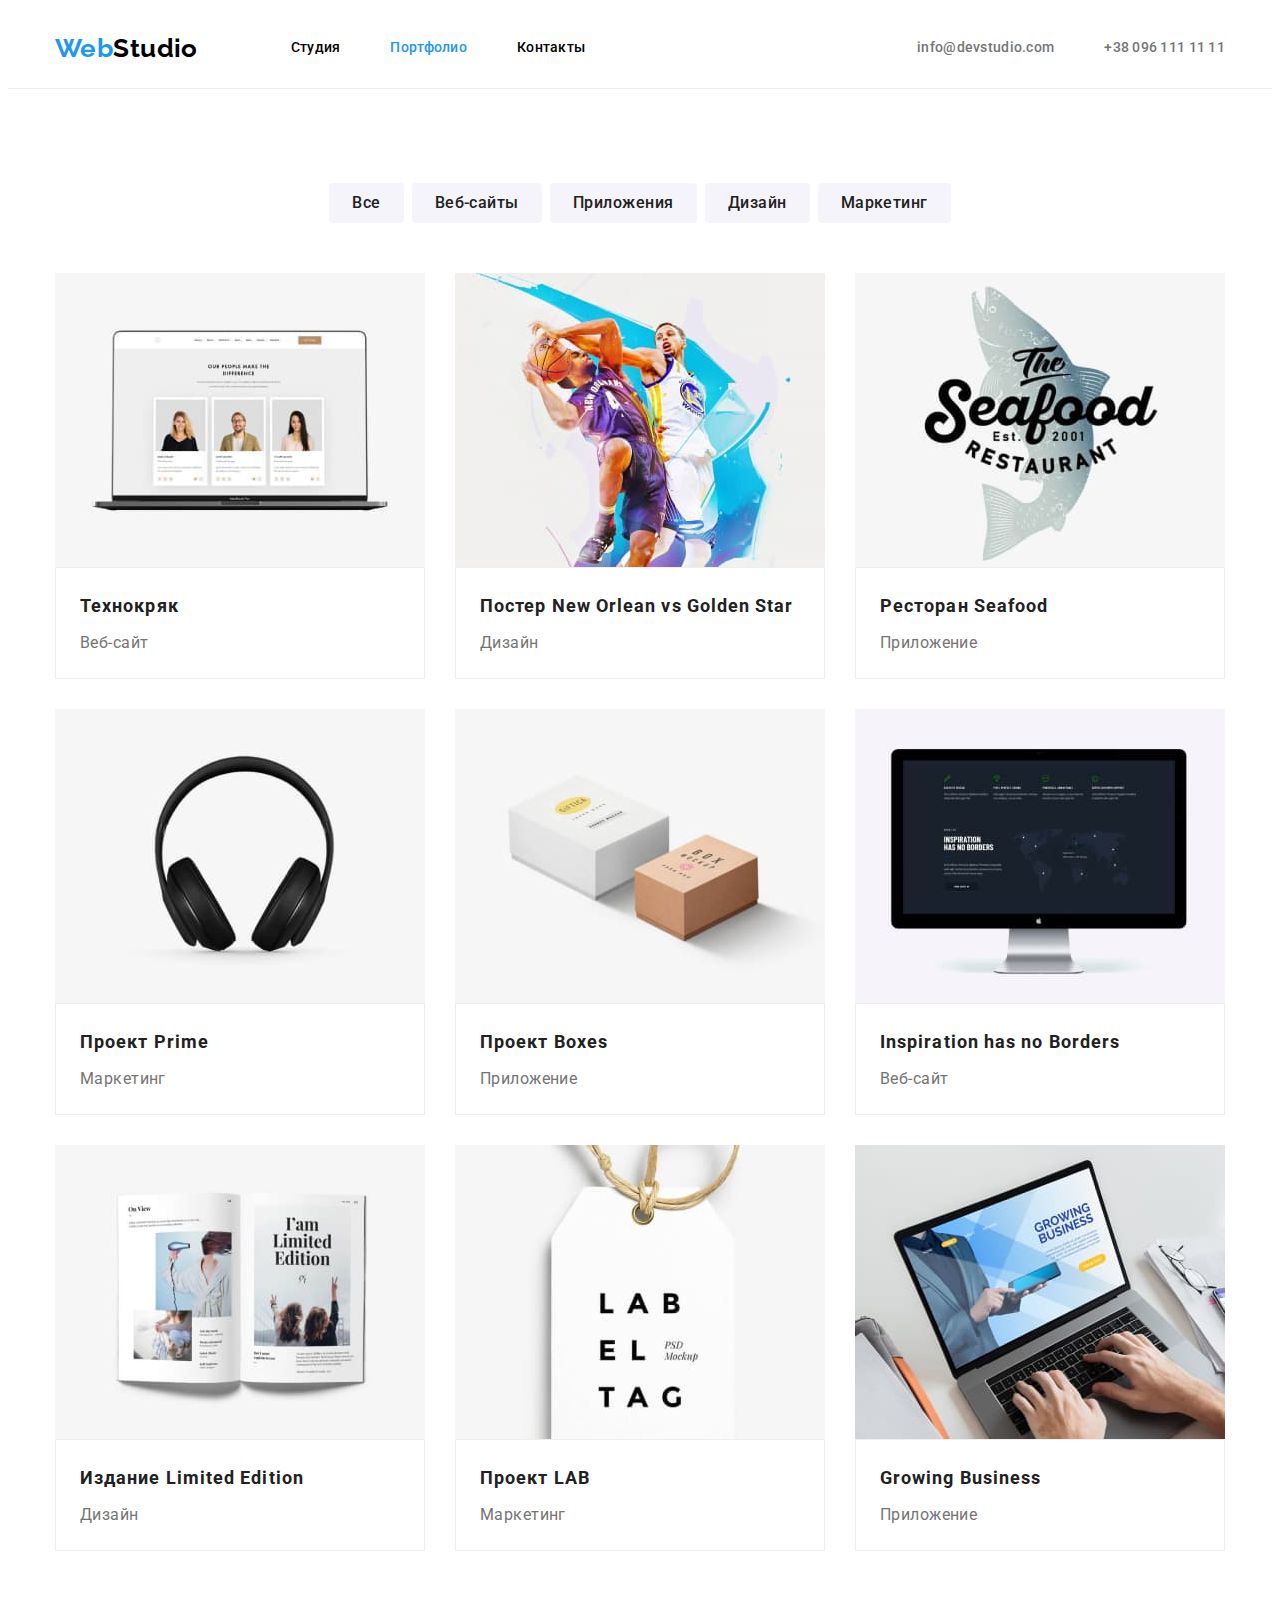
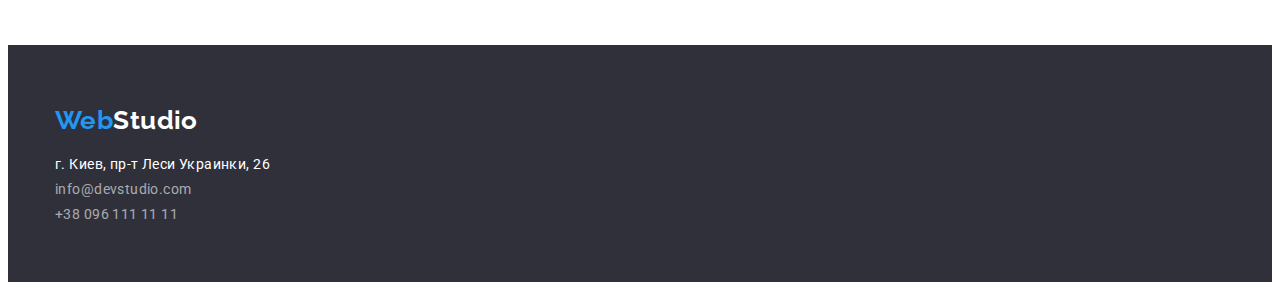
==== commit 1595d205: "Jobs Done!" ====
--- a/portfolio.html
+++ b/portfolio.html
@@ -37,10 +37,12 @@
 
 					<ul class="site-nav list">
 						<li class="item">
-							<a href="./index.html" class="current link" target="_self" rel="noopener noreferrer nofolow">Студия</a>
+							<a href="./index.html" class="link" target="_self" rel="noopener noreferrer nofolow">Студия</a>
 						</li>
 						<li class="item">
-							<a href="./portfolio.html" class="link" target="_self" rel="noopener noreferrer nofolow">Портфолио</a>
+							<a href="./portfolio.html" class="current link" target="_self" rel="noopener noreferrer nofolow">
+								Портфолио
+							</a>
 						</li>
 						<li class="item">
 							<a href="" class="link" target="_self" rel="noopener noreferrer nofolow">Контакты</a>
--- a/css/styles.css
+++ b/css/styles.css
@@ -8,16 +8,6 @@
 	display: block;
 	/* min-width: 100%;
 	height: auto; */
-}
-
-.b1 {
-	outline: 1px dashed tomato;
-	/* font-size: 0; */
-}
-.zero-field {
-	/* display: inline-block; */
-	/* display: block; */
-	font-size: 0;
 }
 
 /* p,
@@ -54,6 +44,8 @@
 	--bc-semi-white: rgb(255 255 255 / 0.6);
 
 	--card-set-gap: 30px;
+
+	--card-shadow: 0px 1px 3px rgba(0, 0, 0, 0.12), 0px 1px 1px rgba(0, 0, 0, 0.14), 0px 2px 1px rgba(0, 0, 0, 0.2);
 }
 
 .container {
@@ -255,6 +247,18 @@
 	margin: 0;
 }
 
+.feature-container {
+	display: flex;
+}
+
+.feature-container .item + .item {
+	margin-left: 30px;
+}
+
+.feature-container .item {
+	width: 270px;
+}
+
 /* what_are_we_doing */
 .section-title {
 	color: var(--bc-light-black);
@@ -266,20 +270,43 @@
 	margin-top: 0;
 	margin-bottom: 50px;
 }
-.list-item {
-	margin: 0;
-	padding: 0;
-	font-size: 0;
-	/* line-height: 0; */
+
+.we-doing-container {
+	display: flex;
+}
+
+.we-doing-container .item + .item {
+	margin-left: 30px;
 }
 
 /* our_team */
-.team {
+.team-bg {
 	background-color: var(--bc-light_backgroung);
 }
+
 .team .list {
 	background-color: var(--bc-white);
 }
+
+.team-set {
+	display: flex;
+	flex-wrap: wrap;
+	margin-left: calc(-1 * var(--card-set-gap));
+}
+
+.team-item {
+	border-bottom-left-radius: 4px;
+	border-bottom-right-radius: 4px;
+	overflow: hidden;
+
+	box-shadow: var(--card-shadow);
+}
+
+.team-set > .team-item {
+	flex-basis: calc(100% / 4 - var(--card-set-gap));
+	margin-left: var(--card-set-gap);
+}
+
 .card-title {
 	color: var(--bc-light-black);
 	font-weight: 500;
@@ -287,7 +314,8 @@
 	line-height: 1.19;
 	text-align: center;
 
-	margin: 30px 0 10px 0;
+	margin-top: 0;
+	margin-bottom: 10px;
 	padding: 0;
 }
 .card-descr {
@@ -295,14 +323,13 @@
 	line-height: 1.19;
 	text-align: center;
 
-	margin: 0;
+	margin-top: 0;
+	margin-bottom: 0;
 	padding: 0;
 }
-.card {
-	margin: 0;
-	padding: 0;
-	font-size: 0;
-	/* line-height: 0; */
+.team-card-descr {
+	background-color: #fff;
+	padding-top: 30px;
 	padding-bottom: 30px;
 }
 
